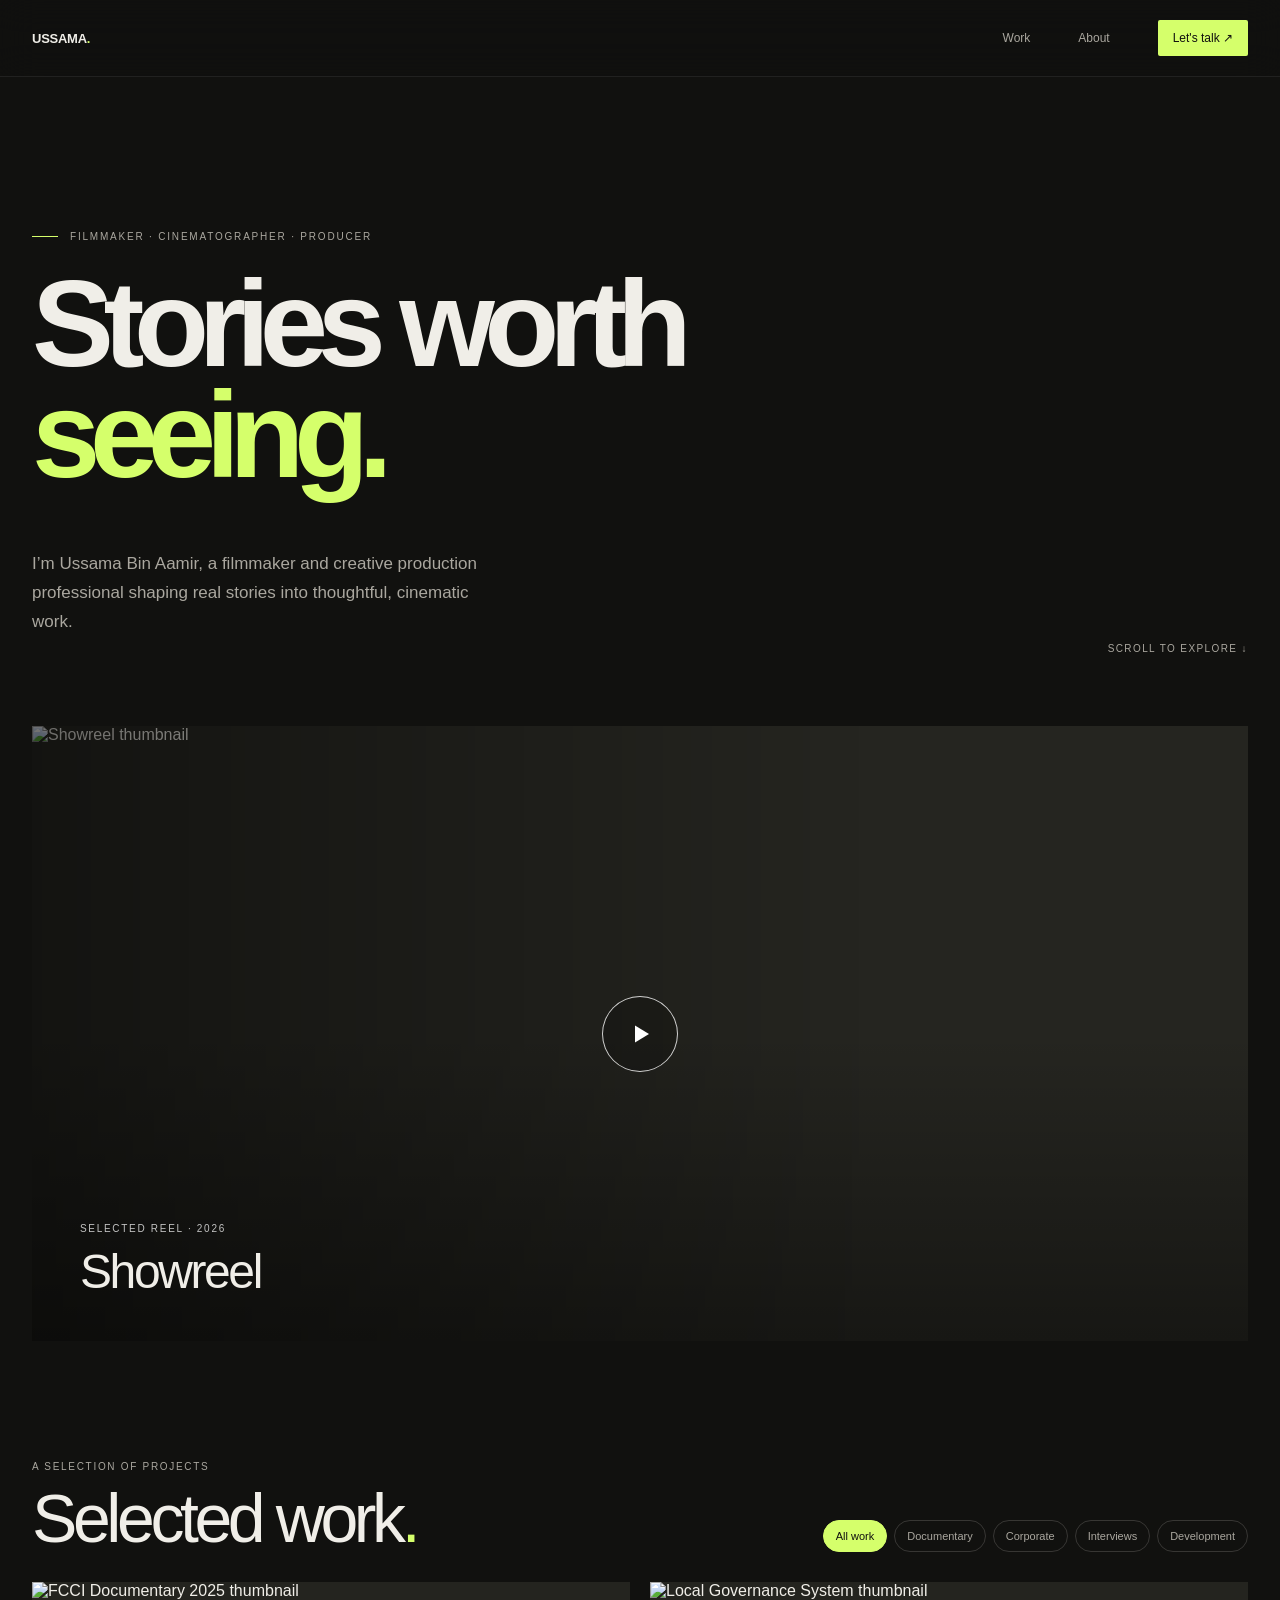
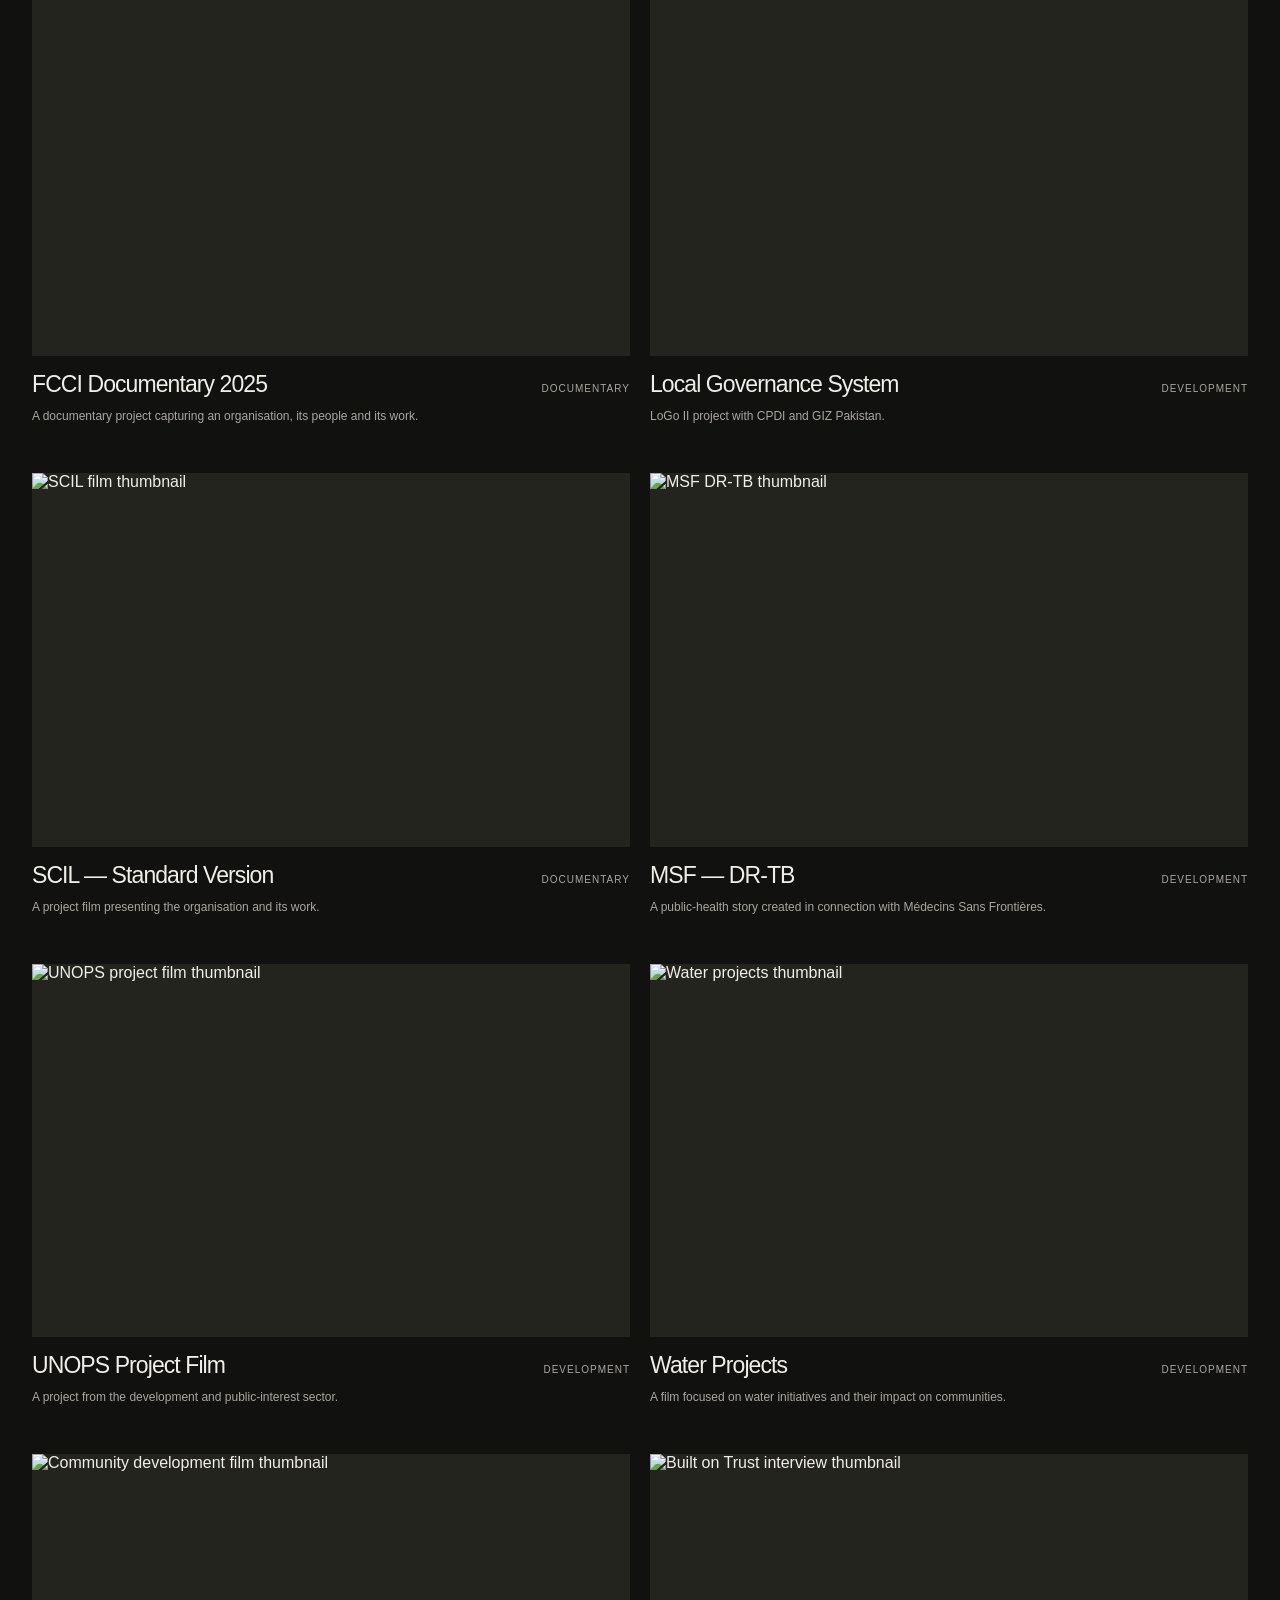
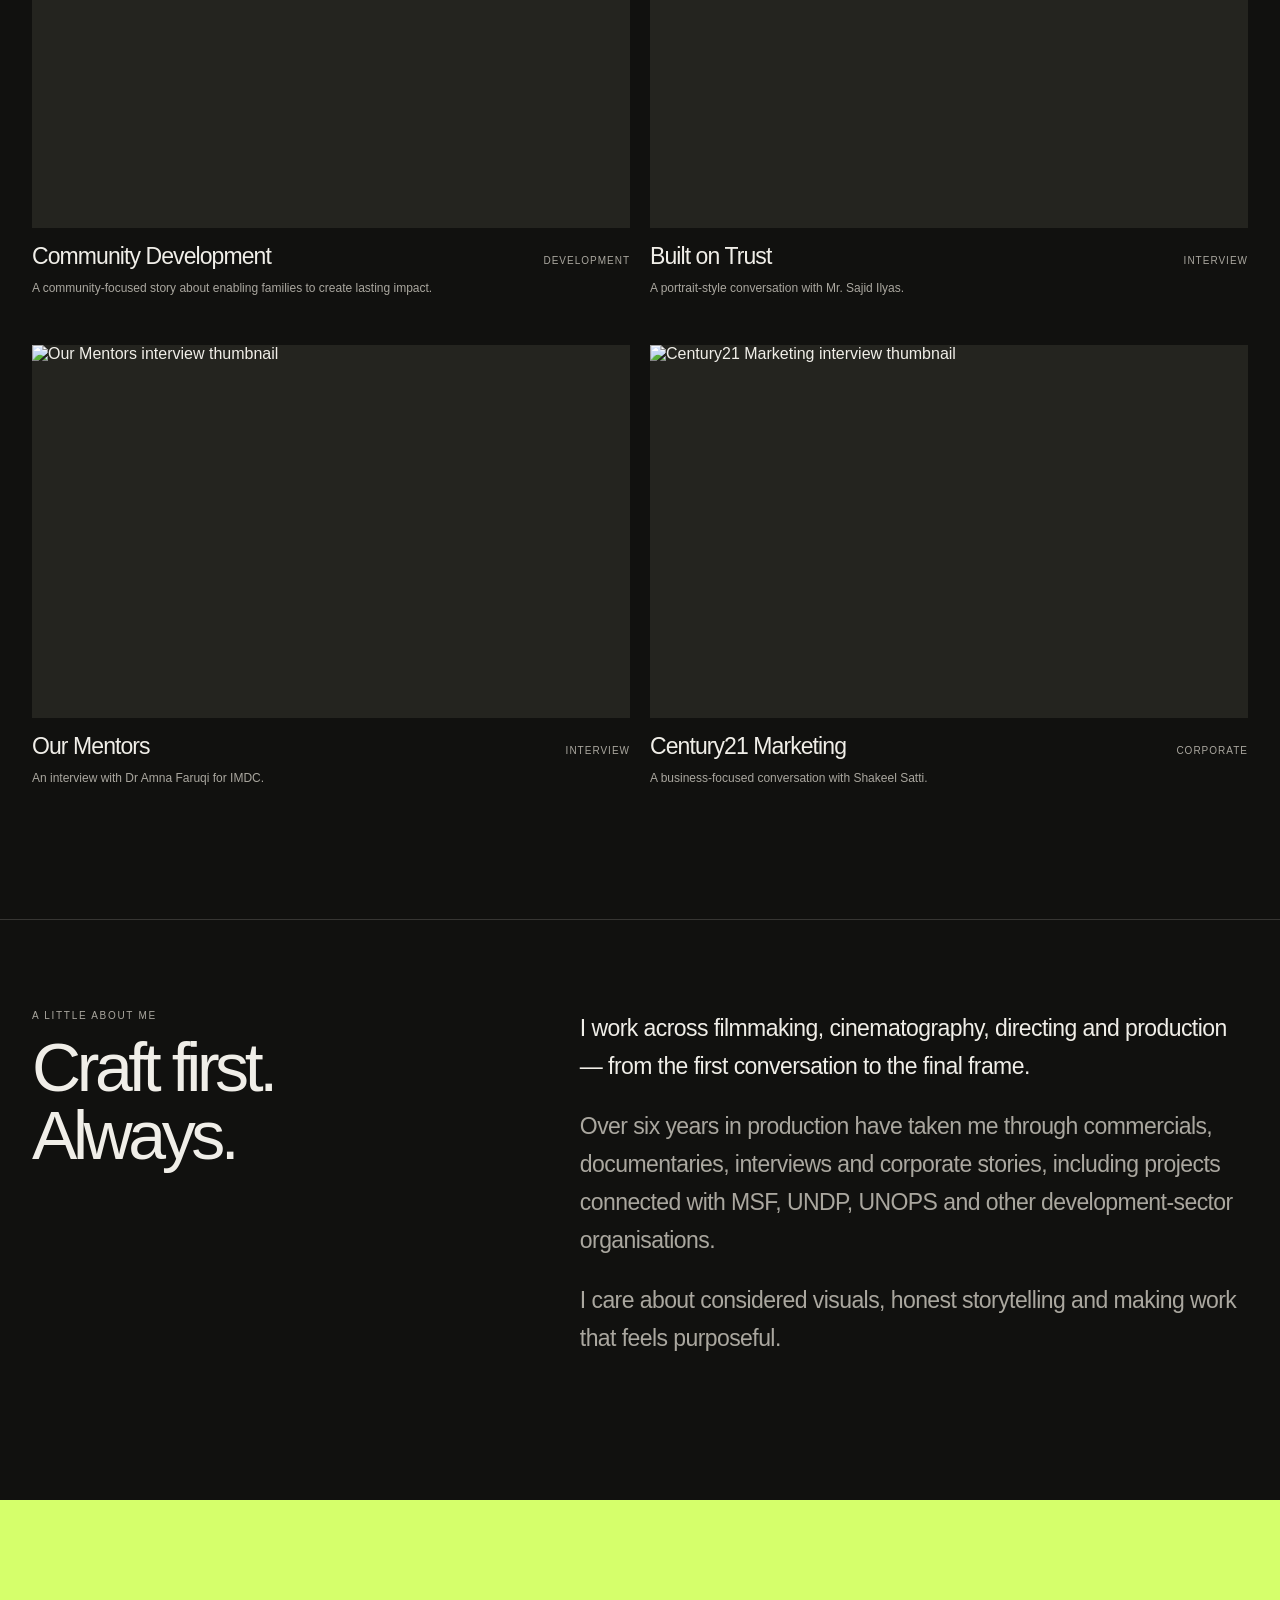
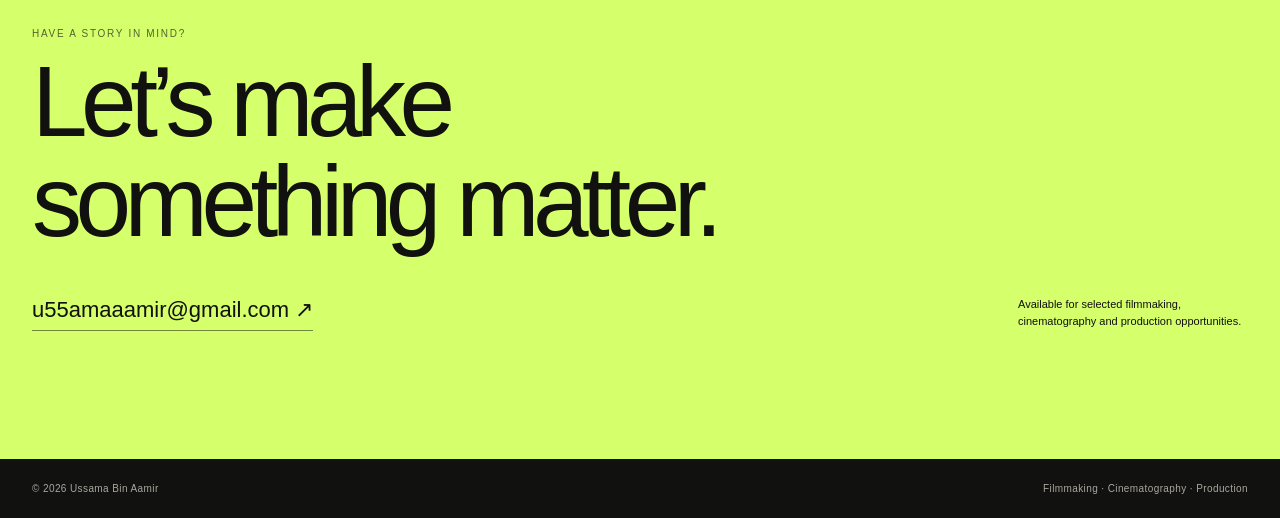
==== index.html @ a5bd9a05 "Add files via upload" ====
<!doctype html>
<html lang="en">
<head>
  <meta charset="utf-8">
  <meta name="viewport" content="width=device-width, initial-scale=1">
  <meta name="theme-color" content="#11110f">
  <meta name="description" content="Ussama Bin Aamir — filmmaker, cinematographer and creative production lead. Selected films, documentaries and interviews.">
  <title>Ussama Bin Aamir — Filmmaker & Cinematographer</title>
  <style>
    :root {
      --bg: #11110f;
      --panel: #191916;
      --text: #f0eee8;
      --muted: #aaa79f;
      --line: rgba(240,238,232,.17);
      --accent: #d5ff6b;
      --max: 1320px;
    }
    * { box-sizing: border-box; }
    html { scroll-behavior: smooth; scroll-padding-top: 88px; }
    body {
      margin: 0; background: var(--bg); color: var(--text);
      font-family: Inter, "Helvetica Neue", Helvetica, Arial, sans-serif;
      -webkit-font-smoothing: antialiased;
    }
    a { color: inherit; text-decoration: none; }
    button { font: inherit; }
    ::selection { background: var(--accent); color: #11110f; }
    .wrap { width: min(calc(100% - 64px), var(--max)); margin-inline: auto; }
    .topbar {
      position: sticky; top: 0; z-index: 20; backdrop-filter: blur(18px);
      background: rgba(17,17,15,.82); border-bottom: 1px solid rgba(240,238,232,.08);
    }
    .nav { height: 76px; display: flex; align-items: center; justify-content: space-between; }
    .brand { font-size: 13px; font-weight: 750; letter-spacing: -.02em; }
    .brand span { color: var(--accent); }
    .navlinks { display: flex; align-items: center; gap: clamp(20px, 4vw, 48px); }
    .navlinks a { color: var(--muted); font-size: 12px; transition: color .25s ease; }
    .navlinks a:hover { color: var(--text); }
    .navlinks .contact-link { color: var(--bg); background: var(--accent); padding: 11px 15px; border-radius: 2px; }
    .navlinks .contact-link:hover { background: #e4ff9c; color: var(--bg); }
    .hero { padding: clamp(74px, 12vw, 158px) 0 72px; }
    .eyebrow { display: flex; gap: 12px; align-items: center; color: var(--muted); font-size: 10px; letter-spacing: .18em; text-transform: uppercase; }
    .eyebrow:before { content: ""; width: 26px; height: 1px; background: var(--accent); }
    h1 { margin: 26px 0 22px; max-width: 1000px; font-size: clamp(52px, 9.6vw, 132px); line-height: .91; letter-spacing: -.085em; font-weight: 550; }
    h1 em { font-style: normal; color: var(--accent); }
    .hero-bottom { display: flex; justify-content: space-between; align-items: end; gap: 28px; margin-top: 42px; }
    .intro { max-width: 450px; color: var(--muted); font-size: clamp(14px, 1.4vw, 17px); line-height: 1.7; }
    .scroll-cue { white-space: nowrap; color: var(--muted); font-size: 10px; letter-spacing: .14em; text-transform: uppercase; }
    .featured { padding: 0 0 120px; }
    .video-shell { position: relative; aspect-ratio: 16 / 8.1; overflow: hidden; background: #252520; cursor: pointer; }
    .video-shell img { width: 100%; height: 100%; object-fit: cover; display: block; opacity: .83; transition: transform .8s cubic-bezier(.2,.7,.2,1), opacity .4s ease; }
    .video-shell:hover img { transform: scale(1.025); opacity: .98; }
    .video-shell:after { content: ""; position: absolute; inset: 0; background: linear-gradient(90deg, rgba(0,0,0,.48), transparent 70%), linear-gradient(0deg, rgba(0,0,0,.38), transparent 50%); pointer-events: none; }
    .play {
      position: absolute; z-index: 2; left: 50%; top: 50%; transform: translate(-50%,-50%);
      width: 76px; height: 76px; border: 1px solid rgba(255,255,255,.8); border-radius: 50%;
      display: grid; place-items: center; color: white; background: rgba(0,0,0,.18);
      transition: transform .3s ease, background .3s ease;
    }
    .video-shell:hover .play { transform: translate(-50%,-50%) scale(1.08); background: rgba(213,255,107,.18); }
    .play svg { margin-left: 4px; }
    .feature-label { position: absolute; z-index: 2; left: clamp(18px, 4vw, 48px); bottom: clamp(18px, 4vw, 42px); }
    .feature-label small { display: block; font-size: 10px; color: rgba(255,255,255,.75); letter-spacing: .17em; text-transform: uppercase; margin-bottom: 10px; }
    .feature-label strong { font-size: clamp(24px, 4vw, 48px); letter-spacing: -.05em; font-weight: 500; }
    .section { padding: 0 0 130px; }
    .section-head { display: flex; align-items: end; justify-content: space-between; gap: 24px; margin-bottom: 30px; }
    .section-kicker { color: var(--muted); font-size: 10px; letter-spacing: .17em; text-transform: uppercase; }
    h2 { font-size: clamp(34px, 5.4vw, 68px); line-height: 1; letter-spacing: -.065em; font-weight: 500; margin: 12px 0 0; }
    .filters { display: flex; flex-wrap: wrap; gap: 7px; }
    .filter {
      cursor: pointer; border: 1px solid var(--line); color: var(--muted); background: transparent;
      padding: 9px 12px; border-radius: 99px; font-size: 11px; transition: all .22s ease;
    }
    .filter:hover, .filter.active { background: var(--accent); color: #11110f; border-color: var(--accent); }
    .grid { display: grid; grid-template-columns: repeat(2, minmax(0, 1fr)); gap: 46px 20px; }
    .project { min-width: 0; transition: opacity .25s ease, transform .35s ease; }
    .project.hidden { display: none; }
    .thumb { position: relative; aspect-ratio: 16 / 10; background: #24241f; overflow: hidden; cursor: pointer; }
    .thumb img { display: block; width: 100%; height: 100%; object-fit: cover; transition: transform .7s cubic-bezier(.2,.7,.2,1), filter .4s ease; }
    .thumb:hover img { transform: scale(1.045); filter: brightness(.75); }
    .thumb:after { content: "↗"; position: absolute; right: 17px; bottom: 12px; color: white; font-size: 24px; opacity: 0; transform: translate(-4px,4px); transition: .3s ease; }
    .thumb:hover:after { opacity: 1; transform: translate(0,0); }
    .project-meta { display: flex; justify-content: space-between; align-items: baseline; gap: 12px; margin-top: 15px; }
    .project h3 { margin: 0; font-size: clamp(17px, 2vw, 23px); font-weight: 500; letter-spacing: -.04em; }
    .category { color: var(--muted); font-size: 10px; text-transform: uppercase; letter-spacing: .1em; white-space: nowrap; }
    .project p { margin: 9px 0 0; color: var(--muted); font-size: 12px; line-height: 1.65; max-width: 520px; }
    .about { border-top: 1px solid var(--line); padding: 90px 0 120px; }
    .about-grid { display: grid; grid-template-columns: .8fr 1.2fr; gap: 8vw; }
    .about-copy { max-width: 670px; }
    .about-copy p { margin: 0 0 22px; color: var(--muted); font-size: clamp(17px, 2vw, 23px); line-height: 1.65; letter-spacing: -.025em; }
    .about-copy p:first-child { color: var(--text); }
    .contact { background: var(--accent); color: #11110f; padding: clamp(64px, 10vw, 130px) 0; }
    .contact .section-kicker { color: rgba(17,17,15,.65); }
    .contact h2 { font-size: clamp(44px, 8vw, 100px); max-width: 850px; }
    .contact-bottom { display: flex; justify-content: space-between; align-items: end; gap: 20px; margin-top: 45px; }
    .email { font-size: clamp(15px, 2vw, 22px); border-bottom: 1px solid rgba(17,17,15,.5); padding-bottom: 7px; transition: opacity .2s ease; }
    .email:hover { opacity: .6; }
    .contact-note { font-size: 11px; max-width: 230px; line-height: 1.6; }
    footer { padding: 24px 0; color: var(--muted); font-size: 10px; letter-spacing: .04em; }
    .footer-inner { display: flex; justify-content: space-between; gap: 20px; }
    .reveal { opacity: 0; transform: translateY(22px); transition: opacity .8s ease, transform .8s cubic-bezier(.2,.7,.2,1); }
    .reveal.visible { opacity: 1; transform: translateY(0); }
    .modal { position: fixed; z-index: 100; inset: 0; display: none; align-items: center; justify-content: center; padding: 24px; background: rgba(0,0,0,.9); }
    .modal.open { display: flex; animation: fadeIn .25s ease both; }
    .modal-inner { width: min(1100px, 100%); position: relative; }
    .modal-video { aspect-ratio: 16 / 9; background: #000; }
    .modal-video iframe { width: 100%; height: 100%; border: 0; display: block; }
    .modal-close { position: absolute; right: 0; bottom: calc(100% + 14px); border: 1px solid rgba(255,255,255,.45); border-radius: 50%; width: 42px; height: 42px; color: white; background: transparent; cursor: pointer; font-size: 22px; transition: background .2s ease; }
    .modal-close:hover { background: rgba(255,255,255,.15); }
    @keyframes fadeIn { from { opacity: 0; } to { opacity: 1; } }
    @media (prefers-reduced-motion: reduce) {
      *, *:before, *:after { scroll-behavior: auto !important; animation-duration: .01ms !important; transition-duration: .01ms !important; }
      .reveal { opacity: 1; transform: none; }
    }
    @media (max-width: 700px) {
      .wrap { width: min(calc(100% - 36px), var(--max)); }
      .nav { height: 66px; }
      .navlinks { gap: 17px; }
      .navlinks a { font-size: 11px; }
      .navlinks .contact-link { padding: 9px 10px; }
      .hero { padding-top: 80px; }
      .hero-bottom { display: block; }
      .scroll-cue { display: inline-block; margin-top: 22px; }
      .featured { padding-bottom: 90px; }
      .video-shell { aspect-ratio: 16 / 10; }
      .section { padding-bottom: 90px; }
      .section-head { display: block; }
      .filters { margin-top: 23px; }
      .grid { grid-template-columns: 1fr; gap: 34px; }
      .about { padding: 70px 0 90px; }
      .about-grid { grid-template-columns: 1fr; gap: 28px; }
      .contact-bottom { display: block; }
      .contact-note { margin-top: 28px; }
      .footer-inner { flex-direction: column; gap: 9px; }
    }
  </style>
</head>
<body>
  <header class="topbar">
    <div class="wrap nav">
      <a class="brand" href="#home">USSAMA<span>.</span></a>
      <nav class="navlinks" aria-label="Main navigation">
        <a href="#work">Work</a>
        <a href="#about">About</a>
        <a class="contact-link" href="#contact">Let's talk ↗</a>
      </nav>
    </div>
  </header>

  <main>
    <section class="wrap hero" id="home">
      <div class="eyebrow reveal">Filmmaker · Cinematographer · Producer</div>
      <h1 class="reveal">Stories worth<br><em>seeing.</em></h1>
      <div class="hero-bottom reveal">
        <p class="intro">I’m Ussama Bin Aamir, a filmmaker and creative production professional shaping real stories into thoughtful, cinematic work.</p>
        <a class="scroll-cue" href="#work">Scroll to explore ↓</a>
      </div>
    </section>

    <section class="wrap featured reveal" aria-label="Showreel">
      <div class="video-shell" data-video="4ZpeuPOp7gc" data-title="Showreel — Ussama Bin Aamir" role="button" tabindex="0" aria-label="Play showreel">
        <img src="https://img.youtube.com/vi/4ZpeuPOp7gc/hqdefault.jpg" alt="Showreel thumbnail" fetchpriority="high">
        <span class="play" aria-hidden="true"><svg width="20" height="22" viewBox="0 0 20 22" fill="none"><path d="M3 2.5L17 11L3 19.5V2.5Z" fill="currentColor"/></svg></span>
        <div class="feature-label"><small>Selected reel · 2026</small><strong>Showreel</strong></div>
      </div>
    </section>

    <section class="wrap section" id="work">
      <div class="section-head reveal">
        <div><div class="section-kicker">A selection of projects</div><h2>Selected work<span style="color:var(--accent)">.</span></h2></div>
        <div class="filters" role="group" aria-label="Filter projects">
          <button class="filter active" data-filter="all">All work</button>
          <button class="filter" data-filter="documentary">Documentary</button>
          <button class="filter" data-filter="commercial">Corporate</button>
          <button class="filter" data-filter="interview">Interviews</button>
          <button class="filter" data-filter="development">Development</button>
        </div>
      </div>

      <div class="grid">
        <article class="project reveal" data-category="documentary">
          <div class="thumb" data-video="PH-UMY-5SZw" data-title="FCCI Documentary 2025" role="button" tabindex="0" aria-label="Play FCCI Documentary 2025"><img loading="lazy" src="https://img.youtube.com/vi/PH-UMY-5SZw/hqdefault.jpg" alt="FCCI Documentary 2025 thumbnail"></div>
          <div class="project-meta"><h3>FCCI Documentary 2025</h3><span class="category">Documentary</span></div>
          <p>A documentary project capturing an organisation, its people and its work.</p>
        </article>
        <article class="project reveal" data-category="development">
          <div class="thumb" data-video="mVuANP_pR_E" data-title="Local Governance System — LoGo II" role="button" tabindex="0" aria-label="Play Local Governance System"><img loading="lazy" src="https://img.youtube.com/vi/mVuANP_pR_E/hqdefault.jpg" alt="Local Governance System thumbnail"></div>
          <div class="project-meta"><h3>Local Governance System</h3><span class="category">Development</span></div>
          <p>LoGo II project with CPDI and GIZ Pakistan.</p>
        </article>
        <article class="project reveal" data-category="documentary">
          <div class="thumb" data-video="6iNAdDDbXOY" data-title="SCIL — Standard Version" role="button" tabindex="0" aria-label="Play SCIL film"><img loading="lazy" src="https://img.youtube.com/vi/6iNAdDDbXOY/hqdefault.jpg" alt="SCIL film thumbnail"></div>
          <div class="project-meta"><h3>SCIL — Standard Version</h3><span class="category">Documentary</span></div>
          <p>A project film presenting the organisation and its work.</p>
        </article>
        <article class="project reveal" data-category="development">
          <div class="thumb" data-video="m9jdkXmUaLs" data-title="MSF — DR-TB" role="button" tabindex="0" aria-label="Play MSF DR-TB project"><img loading="lazy" src="https://img.youtube.com/vi/m9jdkXmUaLs/hqdefault.jpg" alt="MSF DR-TB thumbnail"></div>
          <div class="project-meta"><h3>MSF — DR-TB</h3><span class="category">Development</span></div>
          <p>A public-health story created in connection with Médecins Sans Frontières.</p>
        </article>
        <article class="project reveal" data-category="development">
          <div class="thumb" data-video="k-IloMrVQbk" data-title="UNOPS Project Film" role="button" tabindex="0" aria-label="Play UNOPS project film"><img loading="lazy" src="https://img.youtube.com/vi/k-IloMrVQbk/hqdefault.jpg" alt="UNOPS project film thumbnail"></div>
          <div class="project-meta"><h3>UNOPS Project Film</h3><span class="category">Development</span></div>
          <p>A project from the development and public-interest sector.</p>
        </article>
        <article class="project reveal" data-category="development">
          <div class="thumb" data-video="U3DQj9Ml2uI" data-title="Water Projects" role="button" tabindex="0" aria-label="Play Water Projects"><img loading="lazy" src="https://img.youtube.com/vi/U3DQj9Ml2uI/hqdefault.jpg" alt="Water projects thumbnail"></div>
          <div class="project-meta"><h3>Water Projects</h3><span class="category">Development</span></div>
          <p>A film focused on water initiatives and their impact on communities.</p>
        </article>
        <article class="project reveal" data-category="development">
          <div class="thumb" data-video="Dtn5bs6pzsM" data-title="Community Development Film" role="button" tabindex="0" aria-label="Play community development film"><img loading="lazy" src="https://img.youtube.com/vi/Dtn5bs6pzsM/hqdefault.jpg" alt="Community development film thumbnail"></div>
          <div class="project-meta"><h3>Community Development</h3><span class="category">Development</span></div>
          <p>A community-focused story about enabling families to create lasting impact.</p>
        </article>
        <article class="project reveal" data-category="interview">
          <div class="thumb" data-video="BVaww_yXPOY" data-title="Built on Trust — Mr. Sajid Ilyas" role="button" tabindex="0" aria-label="Play Built on Trust interview"><img loading="lazy" src="https://img.youtube.com/vi/BVaww_yXPOY/hqdefault.jpg" alt="Built on Trust interview thumbnail"></div>
          <div class="project-meta"><h3>Built on Trust</h3><span class="category">Interview</span></div>
          <p>A portrait-style conversation with Mr. Sajid Ilyas.</p>
        </article>
        <article class="project reveal" data-category="interview">
          <div class="thumb" data-video="r50wk9ULso4" data-title="Our Mentors — Dr Amna Faruqi" role="button" tabindex="0" aria-label="Play Our Mentors interview"><img loading="lazy" src="https://img.youtube.com/vi/r50wk9ULso4/hqdefault.jpg" alt="Our Mentors interview thumbnail"></div>
          <div class="project-meta"><h3>Our Mentors</h3><span class="category">Interview</span></div>
          <p>An interview with Dr Amna Faruqi for IMDC.</p>
        </article>
        <article class="project reveal" data-category="commercial">
          <div class="thumb" data-video="DowK0bFR7do" data-title="Century21 Marketing — Shakeel Satti" role="button" tabindex="0" aria-label="Play Century21 Marketing interview"><img loading="lazy" src="https://img.youtube.com/vi/DowK0bFR7do/hqdefault.jpg" alt="Century21 Marketing interview thumbnail"></div>
          <div class="project-meta"><h3>Century21 Marketing</h3><span class="category">Corporate</span></div>
          <p>A business-focused conversation with Shakeel Satti.</p>
        </article>
      </div>
    </section>

    <section class="about" id="about">
      <div class="wrap about-grid">
        <div class="reveal"><div class="section-kicker">A little about me</div><h2>Craft first.<br>Always.</h2></div>
        <div class="about-copy reveal">
          <p>I work across filmmaking, cinematography, directing and production — from the first conversation to the final frame.</p>
          <p>Over six years in production have taken me through commercials, documentaries, interviews and corporate stories, including projects connected with MSF, UNDP, UNOPS and other development-sector organisations.</p>
          <p>I care about considered visuals, honest storytelling and making work that feels purposeful.</p>
        </div>
      </div>
    </section>

    <section class="contact" id="contact">
      <div class="wrap">
        <div class="section-kicker reveal">Have a story in mind?</div>
        <h2 class="reveal">Let’s make<br>something matter.</h2>
        <div class="contact-bottom reveal">
          <a class="email" href="mailto:u55amaaamir@gmail.com">u55amaaamir@gmail.com ↗</a>
          <div class="contact-note">Available for selected filmmaking, cinematography and production opportunities.</div>
        </div>
      </div>
    </section>
  </main>
  <footer><div class="wrap footer-inner"><span>© <span id="year"></span> Ussama Bin Aamir</span><span>Filmmaking · Cinematography · Production</span></div></footer>

  <div class="modal" id="videoModal" role="dialog" aria-modal="true" aria-label="Video player">
    <div class="modal-inner">
      <button class="modal-close" id="closeModal" aria-label="Close video">×</button>
      <div class="modal-video" id="modalVideo"></div>
    </div>
  </div>

  <script>
    document.getElementById('year').textContent = new Date().getFullYear();

    const modal = document.getElementById('videoModal');
    const modalVideo = document.getElementById('modalVideo');
    const closeButton = document.getElementById('closeModal');
    let lastFocus = null;

    function openVideo(element) {
      const videoId = element.dataset.video;
      if (!videoId) return;
      lastFocus = element;
      modalVideo.innerHTML = '<iframe src="https://www.youtube-nocookie.com/embed/' + encodeURIComponent(videoId) + '?autoplay=1&rel=0" title="' + (element.dataset.title || 'Portfolio video').replace(/[&<>"']/g, '') + '" allow="accelerometer; autoplay; clipboard-write; encrypted-media; gyroscope; picture-in-picture; web-share" referrerpolicy="strict-origin-when-cross-origin" allowfullscreen></iframe>';
      modal.classList.add('open');
      document.body.style.overflow = 'hidden';
      closeButton.focus();
    }
    function closeVideo() {
      modal.classList.remove('open');
      modalVideo.innerHTML = '';
      document.body.style.overflow = '';
      if (lastFocus) lastFocus.focus();
    }
    document.querySelectorAll('[data-video]').forEach(el => {
      el.addEventListener('click', () => openVideo(el));
      el.addEventListener('keydown', e => {
        if (e.key === 'Enter' || e.key === ' ') { e.preventDefault(); openVideo(el); }
      });
    });
    closeButton.addEventListener('click', closeVideo);
    modal.addEventListener('click', e => { if (e.target === modal) closeVideo(); });
    document.addEventListener('keydown', e => { if (e.key === 'Escape' && modal.classList.contains('open')) closeVideo(); });

    document.querySelectorAll('.filter').forEach(button => {
      button.addEventListener('click', () => {
        document.querySelectorAll('.filter').forEach(b => b.classList.toggle('active', b === button));
        const filter = button.dataset.filter;
        document.querySelectorAll('.project').forEach(project => {
          project.classList.toggle('hidden', filter !== 'all' && project.dataset.category !== filter);
        });
      });
    });

    const observer = new IntersectionObserver(entries => {
      entries.forEach(entry => {
        if (entry.isIntersecting) {
          entry.target.classList.add('visible');
          observer.unobserve(entry.target);
        }
      });
    }, { threshold: 0.12, rootMargin: '0px 0px -24px 0px' });
    document.querySelectorAll('.reveal').forEach(el => observer.observe(el));
  </script>
</body>
</html>
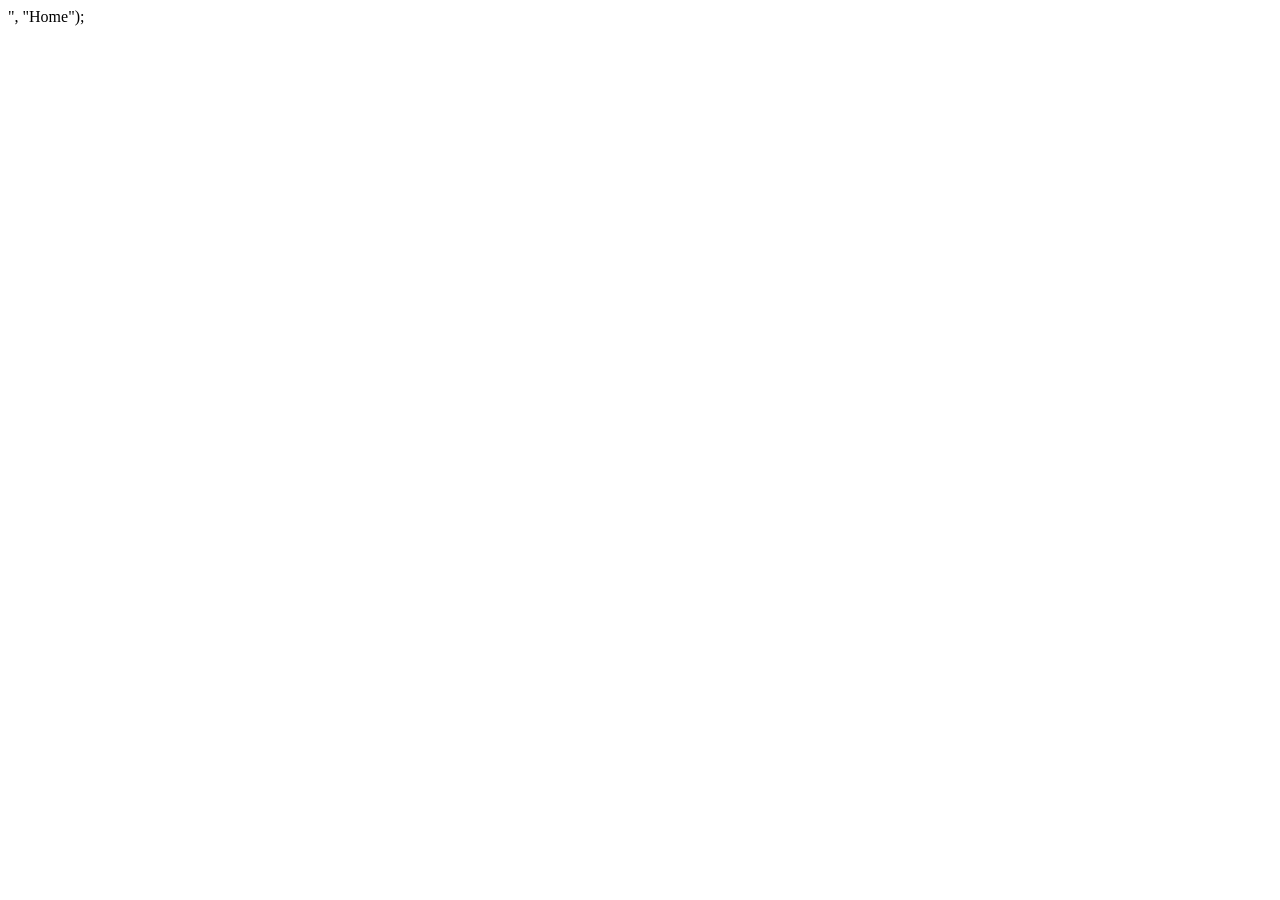
==== commit a0697672: "Add files via upload" ====
--- a/index.html
+++ b/index.html
@@ -1,320 +1,2 @@
 <!doctype html>
-<html lang="en">
-<head>
-  <meta charset="utf-8">
-  <meta name="viewport" content="width=device-width, initial-scale=1">
-  <meta name="theme-color" content="#11110f">
-  <meta name="description" content="Ussama Bin Aamir — filmmaker, cinematographer and creative production lead. Selected films, documentaries and interviews.">
-  <title>Ussama Bin Aamir — Filmmaker & Cinematographer</title>
-  <style>
-    :root {
-      --bg: #11110f;
-      --panel: #191916;
-      --text: #f0eee8;
-      --muted: #aaa79f;
-      --line: rgba(240,238,232,.17);
-      --accent: #d5ff6b;
-      --max: 1320px;
-    }
-    * { box-sizing: border-box; }
-    html { scroll-behavior: smooth; scroll-padding-top: 88px; }
-    body {
-      margin: 0; background: var(--bg); color: var(--text);
-      font-family: Inter, "Helvetica Neue", Helvetica, Arial, sans-serif;
-      -webkit-font-smoothing: antialiased;
-    }
-    a { color: inherit; text-decoration: none; }
-    button { font: inherit; }
-    ::selection { background: var(--accent); color: #11110f; }
-    .wrap { width: min(calc(100% - 64px), var(--max)); margin-inline: auto; }
-    .topbar {
-      position: sticky; top: 0; z-index: 20; backdrop-filter: blur(18px);
-      background: rgba(17,17,15,.82); border-bottom: 1px solid rgba(240,238,232,.08);
-    }
-    .nav { height: 76px; display: flex; align-items: center; justify-content: space-between; }
-    .brand { font-size: 13px; font-weight: 750; letter-spacing: -.02em; }
-    .brand span { color: var(--accent); }
-    .navlinks { display: flex; align-items: center; gap: clamp(20px, 4vw, 48px); }
-    .navlinks a { color: var(--muted); font-size: 12px; transition: color .25s ease; }
-    .navlinks a:hover { color: var(--text); }
-    .navlinks .contact-link { color: var(--bg); background: var(--accent); padding: 11px 15px; border-radius: 2px; }
-    .navlinks .contact-link:hover { background: #e4ff9c; color: var(--bg); }
-    .hero { padding: clamp(74px, 12vw, 158px) 0 72px; }
-    .eyebrow { display: flex; gap: 12px; align-items: center; color: var(--muted); font-size: 10px; letter-spacing: .18em; text-transform: uppercase; }
-    .eyebrow:before { content: ""; width: 26px; height: 1px; background: var(--accent); }
-    h1 { margin: 26px 0 22px; max-width: 1000px; font-size: clamp(52px, 9.6vw, 132px); line-height: .91; letter-spacing: -.085em; font-weight: 550; }
-    h1 em { font-style: normal; color: var(--accent); }
-    .hero-bottom { display: flex; justify-content: space-between; align-items: end; gap: 28px; margin-top: 42px; }
-    .intro { max-width: 450px; color: var(--muted); font-size: clamp(14px, 1.4vw, 17px); line-height: 1.7; }
-    .scroll-cue { white-space: nowrap; color: var(--muted); font-size: 10px; letter-spacing: .14em; text-transform: uppercase; }
-    .featured { padding: 0 0 120px; }
-    .video-shell { position: relative; aspect-ratio: 16 / 8.1; overflow: hidden; background: #252520; cursor: pointer; }
-    .video-shell img { width: 100%; height: 100%; object-fit: cover; display: block; opacity: .83; transition: transform .8s cubic-bezier(.2,.7,.2,1), opacity .4s ease; }
-    .video-shell:hover img { transform: scale(1.025); opacity: .98; }
-    .video-shell:after { content: ""; position: absolute; inset: 0; background: linear-gradient(90deg, rgba(0,0,0,.48), transparent 70%), linear-gradient(0deg, rgba(0,0,0,.38), transparent 50%); pointer-events: none; }
-    .play {
-      position: absolute; z-index: 2; left: 50%; top: 50%; transform: translate(-50%,-50%);
-      width: 76px; height: 76px; border: 1px solid rgba(255,255,255,.8); border-radius: 50%;
-      display: grid; place-items: center; color: white; background: rgba(0,0,0,.18);
-      transition: transform .3s ease, background .3s ease;
-    }
-    .video-shell:hover .play { transform: translate(-50%,-50%) scale(1.08); background: rgba(213,255,107,.18); }
-    .play svg { margin-left: 4px; }
-    .feature-label { position: absolute; z-index: 2; left: clamp(18px, 4vw, 48px); bottom: clamp(18px, 4vw, 42px); }
-    .feature-label small { display: block; font-size: 10px; color: rgba(255,255,255,.75); letter-spacing: .17em; text-transform: uppercase; margin-bottom: 10px; }
-    .feature-label strong { font-size: clamp(24px, 4vw, 48px); letter-spacing: -.05em; font-weight: 500; }
-    .section { padding: 0 0 130px; }
-    .section-head { display: flex; align-items: end; justify-content: space-between; gap: 24px; margin-bottom: 30px; }
-    .section-kicker { color: var(--muted); font-size: 10px; letter-spacing: .17em; text-transform: uppercase; }
-    h2 { font-size: clamp(34px, 5.4vw, 68px); line-height: 1; letter-spacing: -.065em; font-weight: 500; margin: 12px 0 0; }
-    .filters { display: flex; flex-wrap: wrap; gap: 7px; }
-    .filter {
-      cursor: pointer; border: 1px solid var(--line); color: var(--muted); background: transparent;
-      padding: 9px 12px; border-radius: 99px; font-size: 11px; transition: all .22s ease;
-    }
-    .filter:hover, .filter.active { background: var(--accent); color: #11110f; border-color: var(--accent); }
-    .grid { display: grid; grid-template-columns: repeat(2, minmax(0, 1fr)); gap: 46px 20px; }
-    .project { min-width: 0; transition: opacity .25s ease, transform .35s ease; }
-    .project.hidden { display: none; }
-    .thumb { position: relative; aspect-ratio: 16 / 10; background: #24241f; overflow: hidden; cursor: pointer; }
-    .thumb img { display: block; width: 100%; height: 100%; object-fit: cover; transition: transform .7s cubic-bezier(.2,.7,.2,1), filter .4s ease; }
-    .thumb:hover img { transform: scale(1.045); filter: brightness(.75); }
-    .thumb:after { content: "↗"; position: absolute; right: 17px; bottom: 12px; color: white; font-size: 24px; opacity: 0; transform: translate(-4px,4px); transition: .3s ease; }
-    .thumb:hover:after { opacity: 1; transform: translate(0,0); }
-    .project-meta { display: flex; justify-content: space-between; align-items: baseline; gap: 12px; margin-top: 15px; }
-    .project h3 { margin: 0; font-size: clamp(17px, 2vw, 23px); font-weight: 500; letter-spacing: -.04em; }
-    .category { color: var(--muted); font-size: 10px; text-transform: uppercase; letter-spacing: .1em; white-space: nowrap; }
-    .project p { margin: 9px 0 0; color: var(--muted); font-size: 12px; line-height: 1.65; max-width: 520px; }
-    .about { border-top: 1px solid var(--line); padding: 90px 0 120px; }
-    .about-grid { display: grid; grid-template-columns: .8fr 1.2fr; gap: 8vw; }
-    .about-copy { max-width: 670px; }
-    .about-copy p { margin: 0 0 22px; color: var(--muted); font-size: clamp(17px, 2vw, 23px); line-height: 1.65; letter-spacing: -.025em; }
-    .about-copy p:first-child { color: var(--text); }
-    .contact { background: var(--accent); color: #11110f; padding: clamp(64px, 10vw, 130px) 0; }
-    .contact .section-kicker { color: rgba(17,17,15,.65); }
-    .contact h2 { font-size: clamp(44px, 8vw, 100px); max-width: 850px; }
-    .contact-bottom { display: flex; justify-content: space-between; align-items: end; gap: 20px; margin-top: 45px; }
-    .email { font-size: clamp(15px, 2vw, 22px); border-bottom: 1px solid rgba(17,17,15,.5); padding-bottom: 7px; transition: opacity .2s ease; }
-    .email:hover { opacity: .6; }
-    .contact-note { font-size: 11px; max-width: 230px; line-height: 1.6; }
-    footer { padding: 24px 0; color: var(--muted); font-size: 10px; letter-spacing: .04em; }
-    .footer-inner { display: flex; justify-content: space-between; gap: 20px; }
-    .reveal { opacity: 0; transform: translateY(22px); transition: opacity .8s ease, transform .8s cubic-bezier(.2,.7,.2,1); }
-    .reveal.visible { opacity: 1; transform: translateY(0); }
-    .modal { position: fixed; z-index: 100; inset: 0; display: none; align-items: center; justify-content: center; padding: 24px; background: rgba(0,0,0,.9); }
-    .modal.open { display: flex; animation: fadeIn .25s ease both; }
-    .modal-inner { width: min(1100px, 100%); position: relative; }
-    .modal-video { aspect-ratio: 16 / 9; background: #000; }
-    .modal-video iframe { width: 100%; height: 100%; border: 0; display: block; }
-    .modal-close { position: absolute; right: 0; bottom: calc(100% + 14px); border: 1px solid rgba(255,255,255,.45); border-radius: 50%; width: 42px; height: 42px; color: white; background: transparent; cursor: pointer; font-size: 22px; transition: background .2s ease; }
-    .modal-close:hover { background: rgba(255,255,255,.15); }
-    @keyframes fadeIn { from { opacity: 0; } to { opacity: 1; } }
-    @media (prefers-reduced-motion: reduce) {
-      *, *:before, *:after { scroll-behavior: auto !important; animation-duration: .01ms !important; transition-duration: .01ms !important; }
-      .reveal { opacity: 1; transform: none; }
-    }
-    @media (max-width: 700px) {
-      .wrap { width: min(calc(100% - 36px), var(--max)); }
-      .nav { height: 66px; }
-      .navlinks { gap: 17px; }
-      .navlinks a { font-size: 11px; }
-      .navlinks .contact-link { padding: 9px 10px; }
-      .hero { padding-top: 80px; }
-      .hero-bottom { display: block; }
-      .scroll-cue { display: inline-block; margin-top: 22px; }
-      .featured { padding-bottom: 90px; }
-      .video-shell { aspect-ratio: 16 / 10; }
-      .section { padding-bottom: 90px; }
-      .section-head { display: block; }
-      .filters { margin-top: 23px; }
-      .grid { grid-template-columns: 1fr; gap: 34px; }
-      .about { padding: 70px 0 90px; }
-      .about-grid { grid-template-columns: 1fr; gap: 28px; }
-      .contact-bottom { display: block; }
-      .contact-note { margin-top: 28px; }
-      .footer-inner { flex-direction: column; gap: 9px; }
-    }
-  </style>
-</head>
-<body>
-  <header class="topbar">
-    <div class="wrap nav">
-      <a class="brand" href="#home">USSAMA<span>.</span></a>
-      <nav class="navlinks" aria-label="Main navigation">
-        <a href="#work">Work</a>
-        <a href="#about">About</a>
-        <a class="contact-link" href="#contact">Let's talk ↗</a>
-      </nav>
-    </div>
-  </header>
-
-  <main>
-    <section class="wrap hero" id="home">
-      <div class="eyebrow reveal">Filmmaker · Cinematographer · Producer</div>
-      <h1 class="reveal">Stories worth<br><em>seeing.</em></h1>
-      <div class="hero-bottom reveal">
-        <p class="intro">I’m Ussama Bin Aamir, a filmmaker and creative production professional shaping real stories into thoughtful, cinematic work.</p>
-        <a class="scroll-cue" href="#work">Scroll to explore ↓</a>
-      </div>
-    </section>
-
-    <section class="wrap featured reveal" aria-label="Showreel">
-      <div class="video-shell" data-video="4ZpeuPOp7gc" data-title="Showreel — Ussama Bin Aamir" role="button" tabindex="0" aria-label="Play showreel">
-        <img src="https://img.youtube.com/vi/4ZpeuPOp7gc/hqdefault.jpg" alt="Showreel thumbnail" fetchpriority="high">
-        <span class="play" aria-hidden="true"><svg width="20" height="22" viewBox="0 0 20 22" fill="none"><path d="M3 2.5L17 11L3 19.5V2.5Z" fill="currentColor"/></svg></span>
-        <div class="feature-label"><small>Selected reel · 2026</small><strong>Showreel</strong></div>
-      </div>
-    </section>
-
-    <section class="wrap section" id="work">
-      <div class="section-head reveal">
-        <div><div class="section-kicker">A selection of projects</div><h2>Selected work<span style="color:var(--accent)">.</span></h2></div>
-        <div class="filters" role="group" aria-label="Filter projects">
-          <button class="filter active" data-filter="all">All work</button>
-          <button class="filter" data-filter="documentary">Documentary</button>
-          <button class="filter" data-filter="commercial">Corporate</button>
-          <button class="filter" data-filter="interview">Interviews</button>
-          <button class="filter" data-filter="development">Development</button>
-        </div>
-      </div>
-
-      <div class="grid">
-        <article class="project reveal" data-category="documentary">
-          <div class="thumb" data-video="PH-UMY-5SZw" data-title="FCCI Documentary 2025" role="button" tabindex="0" aria-label="Play FCCI Documentary 2025"><img loading="lazy" src="https://img.youtube.com/vi/PH-UMY-5SZw/hqdefault.jpg" alt="FCCI Documentary 2025 thumbnail"></div>
-          <div class="project-meta"><h3>FCCI Documentary 2025</h3><span class="category">Documentary</span></div>
-          <p>A documentary project capturing an organisation, its people and its work.</p>
-        </article>
-        <article class="project reveal" data-category="development">
-          <div class="thumb" data-video="mVuANP_pR_E" data-title="Local Governance System — LoGo II" role="button" tabindex="0" aria-label="Play Local Governance System"><img loading="lazy" src="https://img.youtube.com/vi/mVuANP_pR_E/hqdefault.jpg" alt="Local Governance System thumbnail"></div>
-          <div class="project-meta"><h3>Local Governance System</h3><span class="category">Development</span></div>
-          <p>LoGo II project with CPDI and GIZ Pakistan.</p>
-        </article>
-        <article class="project reveal" data-category="documentary">
-          <div class="thumb" data-video="6iNAdDDbXOY" data-title="SCIL — Standard Version" role="button" tabindex="0" aria-label="Play SCIL film"><img loading="lazy" src="https://img.youtube.com/vi/6iNAdDDbXOY/hqdefault.jpg" alt="SCIL film thumbnail"></div>
-          <div class="project-meta"><h3>SCIL — Standard Version</h3><span class="category">Documentary</span></div>
-          <p>A project film presenting the organisation and its work.</p>
-        </article>
-        <article class="project reveal" data-category="development">
-          <div class="thumb" data-video="m9jdkXmUaLs" data-title="MSF — DR-TB" role="button" tabindex="0" aria-label="Play MSF DR-TB project"><img loading="lazy" src="https://img.youtube.com/vi/m9jdkXmUaLs/hqdefault.jpg" alt="MSF DR-TB thumbnail"></div>
-          <div class="project-meta"><h3>MSF — DR-TB</h3><span class="category">Development</span></div>
-          <p>A public-health story created in connection with Médecins Sans Frontières.</p>
-        </article>
-        <article class="project reveal" data-category="development">
-          <div class="thumb" data-video="k-IloMrVQbk" data-title="UNOPS Project Film" role="button" tabindex="0" aria-label="Play UNOPS project film"><img loading="lazy" src="https://img.youtube.com/vi/k-IloMrVQbk/hqdefault.jpg" alt="UNOPS project film thumbnail"></div>
-          <div class="project-meta"><h3>UNOPS Project Film</h3><span class="category">Development</span></div>
-          <p>A project from the development and public-interest sector.</p>
-        </article>
-        <article class="project reveal" data-category="development">
-          <div class="thumb" data-video="U3DQj9Ml2uI" data-title="Water Projects" role="button" tabindex="0" aria-label="Play Water Projects"><img loading="lazy" src="https://img.youtube.com/vi/U3DQj9Ml2uI/hqdefault.jpg" alt="Water projects thumbnail"></div>
-          <div class="project-meta"><h3>Water Projects</h3><span class="category">Development</span></div>
-          <p>A film focused on water initiatives and their impact on communities.</p>
-        </article>
-        <article class="project reveal" data-category="development">
-          <div class="thumb" data-video="Dtn5bs6pzsM" data-title="Community Development Film" role="button" tabindex="0" aria-label="Play community development film"><img loading="lazy" src="https://img.youtube.com/vi/Dtn5bs6pzsM/hqdefault.jpg" alt="Community development film thumbnail"></div>
-          <div class="project-meta"><h3>Community Development</h3><span class="category">Development</span></div>
-          <p>A community-focused story about enabling families to create lasting impact.</p>
-        </article>
-        <article class="project reveal" data-category="interview">
-          <div class="thumb" data-video="BVaww_yXPOY" data-title="Built on Trust — Mr. Sajid Ilyas" role="button" tabindex="0" aria-label="Play Built on Trust interview"><img loading="lazy" src="https://img.youtube.com/vi/BVaww_yXPOY/hqdefault.jpg" alt="Built on Trust interview thumbnail"></div>
-          <div class="project-meta"><h3>Built on Trust</h3><span class="category">Interview</span></div>
-          <p>A portrait-style conversation with Mr. Sajid Ilyas.</p>
-        </article>
-        <article class="project reveal" data-category="interview">
-          <div class="thumb" data-video="r50wk9ULso4" data-title="Our Mentors — Dr Amna Faruqi" role="button" tabindex="0" aria-label="Play Our Mentors interview"><img loading="lazy" src="https://img.youtube.com/vi/r50wk9ULso4/hqdefault.jpg" alt="Our Mentors interview thumbnail"></div>
-          <div class="project-meta"><h3>Our Mentors</h3><span class="category">Interview</span></div>
-          <p>An interview with Dr Amna Faruqi for IMDC.</p>
-        </article>
-        <article class="project reveal" data-category="commercial">
-          <div class="thumb" data-video="DowK0bFR7do" data-title="Century21 Marketing — Shakeel Satti" role="button" tabindex="0" aria-label="Play Century21 Marketing interview"><img loading="lazy" src="https://img.youtube.com/vi/DowK0bFR7do/hqdefault.jpg" alt="Century21 Marketing interview thumbnail"></div>
-          <div class="project-meta"><h3>Century21 Marketing</h3><span class="category">Corporate</span></div>
-          <p>A business-focused conversation with Shakeel Satti.</p>
-        </article>
-      </div>
-    </section>
-
-    <section class="about" id="about">
-      <div class="wrap about-grid">
-        <div class="reveal"><div class="section-kicker">A little about me</div><h2>Craft first.<br>Always.</h2></div>
-        <div class="about-copy reveal">
-          <p>I work across filmmaking, cinematography, directing and production — from the first conversation to the final frame.</p>
-          <p>Over six years in production have taken me through commercials, documentaries, interviews and corporate stories, including projects connected with MSF, UNDP, UNOPS and other development-sector organisations.</p>
-          <p>I care about considered visuals, honest storytelling and making work that feels purposeful.</p>
-        </div>
-      </div>
-    </section>
-
-    <section class="contact" id="contact">
-      <div class="wrap">
-        <div class="section-kicker reveal">Have a story in mind?</div>
-        <h2 class="reveal">Let’s make<br>something matter.</h2>
-        <div class="contact-bottom reveal">
-          <a class="email" href="mailto:u55amaaamir@gmail.com">u55amaaamir@gmail.com ↗</a>
-          <div class="contact-note">Available for selected filmmaking, cinematography and production opportunities.</div>
-        </div>
-      </div>
-    </section>
-  </main>
-  <footer><div class="wrap footer-inner"><span>© <span id="year"></span> Ussama Bin Aamir</span><span>Filmmaking · Cinematography · Production</span></div></footer>
-
-  <div class="modal" id="videoModal" role="dialog" aria-modal="true" aria-label="Video player">
-    <div class="modal-inner">
-      <button class="modal-close" id="closeModal" aria-label="Close video">×</button>
-      <div class="modal-video" id="modalVideo"></div>
-    </div>
-  </div>
-
-  <script>
-    document.getElementById('year').textContent = new Date().getFullYear();
-
-    const modal = document.getElementById('videoModal');
-    const modalVideo = document.getElementById('modalVideo');
-    const closeButton = document.getElementById('closeModal');
-    let lastFocus = null;
-
-    function openVideo(element) {
-      const videoId = element.dataset.video;
-      if (!videoId) return;
-      lastFocus = element;
-      modalVideo.innerHTML = '<iframe src="https://www.youtube-nocookie.com/embed/' + encodeURIComponent(videoId) + '?autoplay=1&rel=0" title="' + (element.dataset.title || 'Portfolio video').replace(/[&<>"']/g, '') + '" allow="accelerometer; autoplay; clipboard-write; encrypted-media; gyroscope; picture-in-picture; web-share" referrerpolicy="strict-origin-when-cross-origin" allowfullscreen></iframe>';
-      modal.classList.add('open');
-      document.body.style.overflow = 'hidden';
-      closeButton.focus();
-    }
-    function closeVideo() {
-      modal.classList.remove('open');
-      modalVideo.innerHTML = '';
-      document.body.style.overflow = '';
-      if (lastFocus) lastFocus.focus();
-    }
-    document.querySelectorAll('[data-video]').forEach(el => {
-      el.addEventListener('click', () => openVideo(el));
-      el.addEventListener('keydown', e => {
-        if (e.key === 'Enter' || e.key === ' ') { e.preventDefault(); openVideo(el); }
-      });
-    });
-    closeButton.addEventListener('click', closeVideo);
-    modal.addEventListener('click', e => { if (e.target === modal) closeVideo(); });
-    document.addEventListener('keydown', e => { if (e.key === 'Escape' && modal.classList.contains('open')) closeVideo(); });
-
-    document.querySelectorAll('.filter').forEach(button => {
-      button.addEventListener('click', () => {
-        document.querySelectorAll('.filter').forEach(b => b.classList.toggle('active', b === button));
-        const filter = button.dataset.filter;
-        document.querySelectorAll('.project').forEach(project => {
-          project.classList.toggle('hidden', filter !== 'all' && project.dataset.category !== filter);
-        });
-      });
-    });
-
-    const observer = new IntersectionObserver(entries => {
-      entries.forEach(entry => {
-        if (entry.isIntersecting) {
-          entry.target.classList.add('visible');
-          observer.unobserve(entry.target);
-        }
-      });
-    }, { threshold: 0.12, rootMargin: '0px 0px -24px 0px' });
-    document.querySelectorAll('.reveal').forEach(el => observer.observe(el));
-  </script>
-</body>
-</html>
+<html lang="en"><head><meta charset="utf-8"><meta name="viewport" content="width=device-width,initial-scale=1"><meta name="theme-color" content="#100f0d"><meta name="description" content="Ussama Bin Aamir — filmmaker and visual storyteller."><title>Every frame tells a story — Ussama Bin Aamir</title><link rel="stylesheet" href="styles.css"><script src="script.js"></script></head><body><script>shell("<section class=\"home-hero\"><div class=\"wrap\"><div class=\"eyebrow reveal\">VISUAL STORYTELLER \u00b7 FILMMAKER</div><h1 class=\"display hero-title reveal\">Every frame<br>tells a story.</h1><p class=\"hero-sub reveal\">Films shaped by people, places, and perspectives.</p><div class=\"hero-bottom reveal\"><a class=\"explore\" href=\"portfolio.html\">Explore the work \u2193</a><span class=\"side-note\">DOCUMENTARY / COMMERCIAL / NARRATIVE</span></div></div></section><section class=\"section\"><div class=\"wrap\"><div class=\"section-head reveal\"><div><div class=\"eyebrow\">SELECTED DIRECTIONS</div><h2 class=\"display\">Stories worth<br>looking closer at.</h2></div><p>A selection of films made across people, places, brands, and ideas. The work speaks first.</p></div><div class=\"feature-grid\"><a class=\"feature reveal\" href=\"narratives.html\"><span class=\"big-num\">01 \u2014 STORY</span><div><h3>Documentaries<br>& Narratives</h3><p>Character-led stories and moments that linger.</p></div><span class=\"arrow\">\u2197</span></a><a class=\"feature reveal\" href=\"development.html\"><span class=\"big-num\">02 \u2014 IMPACT</span><div><h3>Development<br>& Impact</h3><p>Human stories from initiatives and communities.</p></div><span class=\"arrow\">\u2197</span></a></div></div></section><section class=\"section\" style=\"padding-top:0\"><div class=\"wrap\"><div class=\"section-head reveal\"><div><div class=\"eyebrow\">THE COLLECTION</div><h2 class=\"display\">Explore the work.</h2></div><a class=\"explore\" href=\"portfolio.html\">All categories \u2197</a></div><div id=\"homeCategories\" class=\"categories\" style=\"padding-top:0;padding-bottom:0\"></div></div></section><script>loadProjects().then(d=>document.getElementById('homeCategories').innerHTML=categoryCards(d));</script>", "Home");</script></body></html>
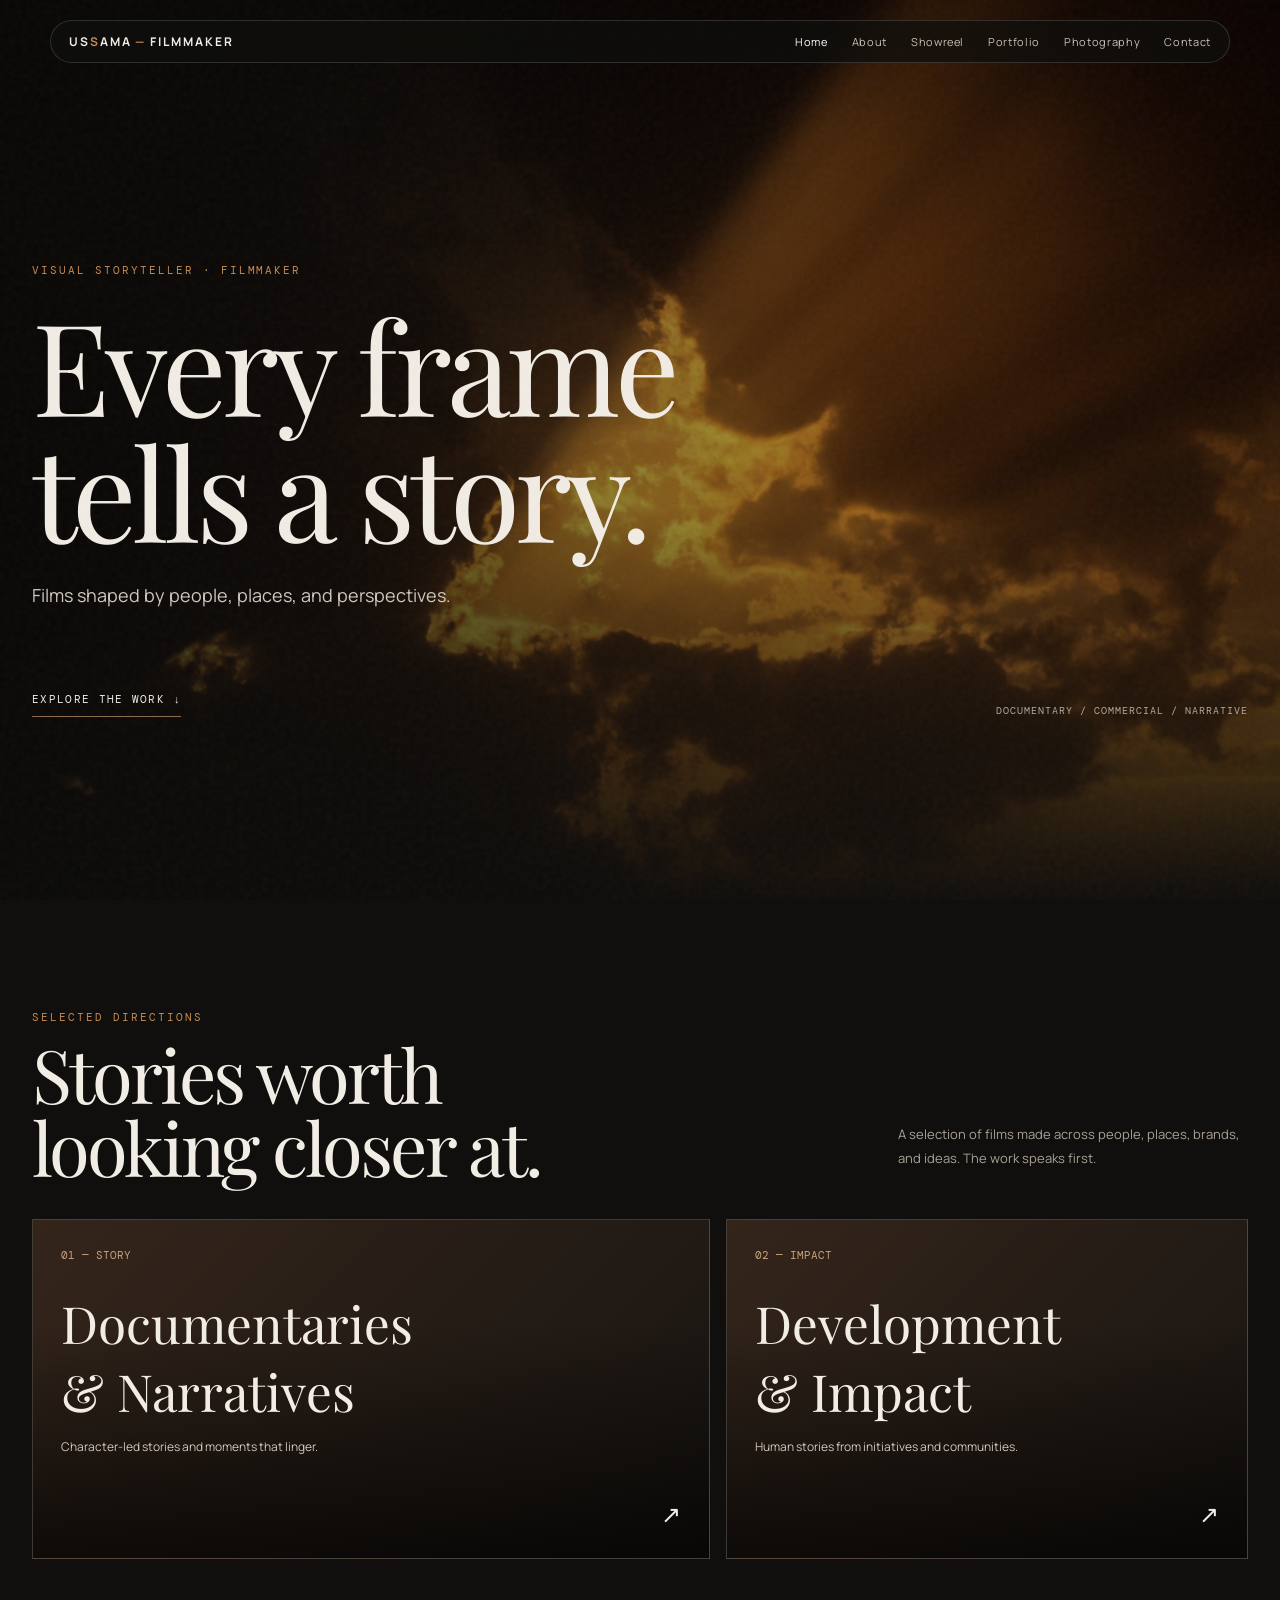
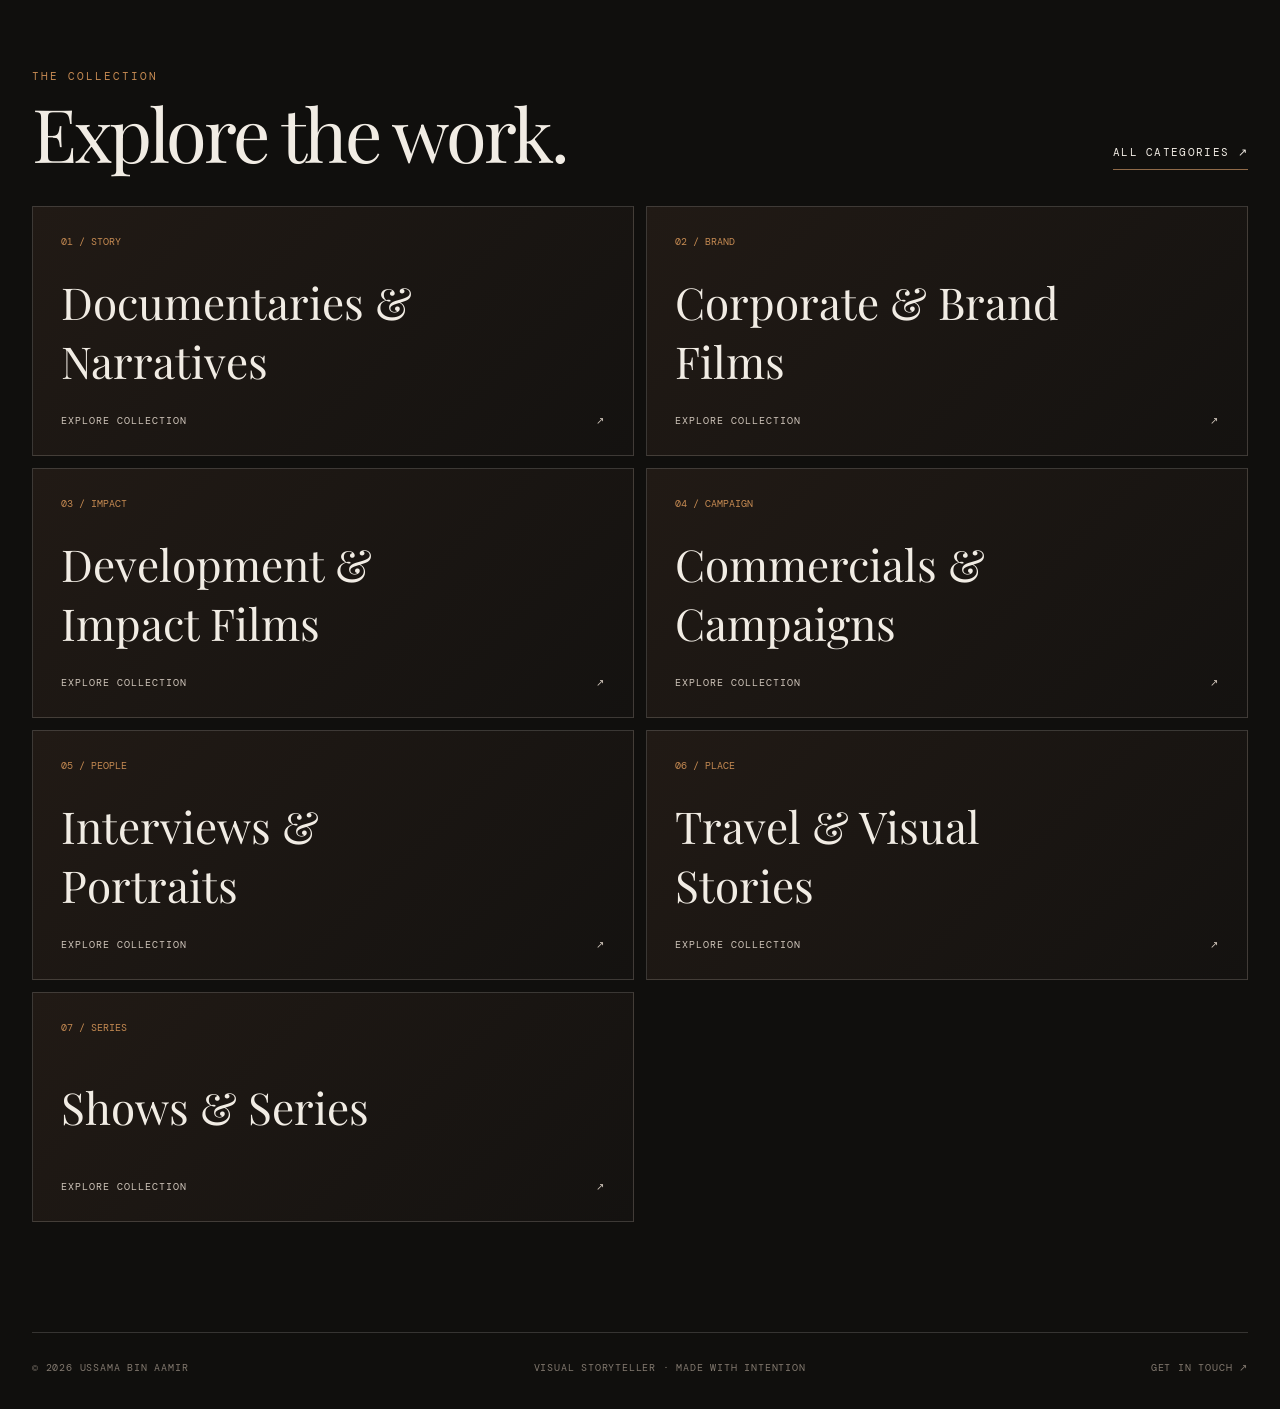
==== commit 27545996: "Add files via upload" ====
--- a/index.html
+++ b/index.html
@@ -1,2 +1,2 @@
 <!doctype html>
-<html lang="en"><head><meta charset="utf-8"><meta name="viewport" content="width=device-width,initial-scale=1"><meta name="theme-color" content="#100f0d"><meta name="description" content="Ussama Bin Aamir — filmmaker and visual storyteller."><title>Every frame tells a story — Ussama Bin Aamir</title><link rel="stylesheet" href="styles.css"><script src="script.js"></script></head><body><script>shell("<section class=\"home-hero\"><div class=\"wrap\"><div class=\"eyebrow reveal\">VISUAL STORYTELLER \u00b7 FILMMAKER</div><h1 class=\"display hero-title reveal\">Every frame<br>tells a story.</h1><p class=\"hero-sub reveal\">Films shaped by people, places, and perspectives.</p><div class=\"hero-bottom reveal\"><a class=\"explore\" href=\"portfolio.html\">Explore the work \u2193</a><span class=\"side-note\">DOCUMENTARY / COMMERCIAL / NARRATIVE</span></div></div></section><section class=\"section\"><div class=\"wrap\"><div class=\"section-head reveal\"><div><div class=\"eyebrow\">SELECTED DIRECTIONS</div><h2 class=\"display\">Stories worth<br>looking closer at.</h2></div><p>A selection of films made across people, places, brands, and ideas. The work speaks first.</p></div><div class=\"feature-grid\"><a class=\"feature reveal\" href=\"narratives.html\"><span class=\"big-num\">01 \u2014 STORY</span><div><h3>Documentaries<br>& Narratives</h3><p>Character-led stories and moments that linger.</p></div><span class=\"arrow\">\u2197</span></a><a class=\"feature reveal\" href=\"development.html\"><span class=\"big-num\">02 \u2014 IMPACT</span><div><h3>Development<br>& Impact</h3><p>Human stories from initiatives and communities.</p></div><span class=\"arrow\">\u2197</span></a></div></div></section><section class=\"section\" style=\"padding-top:0\"><div class=\"wrap\"><div class=\"section-head reveal\"><div><div class=\"eyebrow\">THE COLLECTION</div><h2 class=\"display\">Explore the work.</h2></div><a class=\"explore\" href=\"portfolio.html\">All categories \u2197</a></div><div id=\"homeCategories\" class=\"categories\" style=\"padding-top:0;padding-bottom:0\"></div></div></section><script>loadProjects().then(d=>document.getElementById('homeCategories').innerHTML=categoryCards(d));</script>", "Home");</script></body></html>+<html lang="en"><head><meta charset="utf-8"><meta name="viewport" content="width=device-width,initial-scale=1"><meta name="theme-color" content="#100f0d"><meta name="description" content="Ussama Bin Aamir — filmmaker and visual storyteller."><title>Every frame tells a story — Ussama Bin Aamir</title><link rel="stylesheet" href="styles.css"><script src="script.js"></script></head><body><script>shell("<section class=\"home-hero\"><div class=\"wrap\"><div class=\"eyebrow reveal\">VISUAL STORYTELLER \u00b7 FILMMAKER</div><h1 class=\"display hero-title reveal\">Every frame<br>tells a story.</h1><p class=\"hero-sub reveal\">Films shaped by people, places, and perspectives.</p><div class=\"hero-bottom reveal\"><a class=\"explore\" href=\"portfolio.html\">Explore the work \u2193</a><span class=\"side-note\">DOCUMENTARY / COMMERCIAL / NARRATIVE</span></div></div></section><section class=\"section\"><div class=\"wrap\"><div class=\"section-head reveal\"><div><div class=\"eyebrow\">SELECTED DIRECTIONS</div><h2 class=\"display\">Stories worth<br>looking closer at.</h2></div><p>A selection of films made across people, places, brands, and ideas. The work speaks first.</p></div><div class=\"feature-grid\"><a class=\"feature reveal\" href=\"narratives.html\"><span class=\"big-num\">01 \u2014 STORY</span><div><h3>Documentaries<br>& Narratives</h3><p>Character-led stories and moments that linger.</p></div><span class=\"arrow\">\u2197</span></a><a class=\"feature reveal\" href=\"development.html\"><span class=\"big-num\">02 \u2014 IMPACT</span><div><h3>Development<br>& Impact</h3><p>Human stories from initiatives and communities.</p></div><span class=\"arrow\">\u2197</span></a></div></div></section><section class=\"section\" style=\"padding-top:0\"><div class=\"wrap\"><div class=\"section-head reveal\"><div><div class=\"eyebrow\">THE COLLECTION</div><h2 class=\"display\">Explore the work.</h2></div><a class=\"explore\" href=\"portfolio.html\">All categories \u2197</a></div><div id=\"homeCategories\" class=\"categories\" style=\"padding-top:0;padding-bottom:0\"></div></div></section>", "Home");</script></body></html>
--- a/styles.css
+++ b/styles.css
@@ -0,0 +1,13 @@
+@import url('https://fonts.googleapis.com/css2?family=DM+Mono:wght@400;500&family=Manrope:wght@300;400;500;600;700&family=Playfair+Display:wght@400;500&display=swap');
+:root{--bg:#100f0d;--panel:#191714;--text:#f1ece4;--muted:#aaa096;--line:rgba(241,236,228,.17);--amber:#c58a52;--max:1440px}
+*{box-sizing:border-box}html{scroll-behavior:smooth}body{margin:0;background:var(--bg);color:var(--text);font-family:Manrope,Arial,sans-serif;font-weight:400}a{color:inherit;text-decoration:none}button{font:inherit}.grain{pointer-events:none;position:fixed;inset:0;z-index:20;opacity:.07;background-image:url("data:image/svg+xml,%3Csvg viewBox='0 0 180 180' xmlns='http://www.w3.org/2000/svg'%3E%3Cfilter id='n'%3E%3CfeTurbulence type='fractalNoise' baseFrequency='.85' numOctaves='3' stitchTiles='stitch'/%3E%3C/filter%3E%3Crect width='100%25' height='100%25' filter='url(%23n)' opacity='.55'/%3E%3C/svg%3E")}
+header{position:fixed;z-index:30;top:20px;left:50%;transform:translateX(-50%);width:min(calc(100% - 36px),1180px);display:flex;align-items:center;justify-content:space-between;padding:12px 18px;border:1px solid rgba(255,255,255,.14);border-radius:50px;background:rgba(16,15,13,.74);backdrop-filter:blur(18px)}.brand{font-size:12px;letter-spacing:.16em;font-weight:700}.brand span{color:var(--amber)}nav{display:flex;gap:24px;align-items:center}nav a{font-size:11px;color:#c7c0b7;letter-spacing:.06em;transition:color .25s}nav a:hover,nav a.active{color:#fff}.menu-btn{display:none;color:var(--text);background:none;border:0;font-size:11px;letter-spacing:.1em}
+main{min-height:100vh}.wrap{width:min(calc(100% - 64px),var(--max));margin:auto}.eyebrow{font:11px 'DM Mono',monospace;color:var(--amber);letter-spacing:.18em;text-transform:uppercase}.display{font-family:'Playfair Display',Georgia,serif;font-weight:400;letter-spacing:-.04em;line-height:.98}.home-hero{min-height:100svh;display:flex;align-items:flex-end;padding:160px 0 80px;position:relative;overflow:hidden;background:#15110e}.home-hero:before{content:"";position:absolute;inset:0;background:linear-gradient(90deg,rgba(10,9,8,.78),rgba(10,9,8,.25) 60%,rgba(10,9,8,.16)),linear-gradient(0deg,#100f0d 0%,transparent 44%),url('assets/amber-clouds.jpg') center 47%/cover no-repeat;transform:scale(1.015);animation:heroIn 1.4s ease both}.home-hero .wrap{position:relative;z-index:1}.hero-title{font-size:clamp(58px,10vw,150px);max-width:1000px;margin:25px 0 26px}.hero-sub{font-size:clamp(14px,1.6vw,18px);color:#d1c8be;max-width:450px;line-height:1.8}.hero-bottom{display:flex;justify-content:space-between;align-items:end;margin-top:80px}.explore{font:11px 'DM Mono',monospace;letter-spacing:.12em;text-transform:uppercase;border-bottom:1px solid #8f6a49;padding-bottom:10px}.side-note{font:10px 'DM Mono',monospace;color:#b5a89b;letter-spacing:.1em}
+.section{padding:110px 0}.section-head{display:flex;justify-content:space-between;align-items:end;gap:28px;margin-bottom:36px}.section-head h2{font-size:clamp(38px,6vw,74px);margin:14px 0 0}.section-head p{max-width:350px;color:var(--muted);font-size:13px;line-height:1.8}.feature-grid{display:grid;grid-template-columns:1.3fr 1fr;gap:16px}.feature{position:relative;min-height:340px;background:linear-gradient(135deg,#34251b,#171411);overflow:hidden;border:1px solid var(--line);padding:28px;display:flex;flex-direction:column;justify-content:space-between}.feature:after{content:"";position:absolute;inset:0;background:linear-gradient(0deg,rgba(0,0,0,.65),transparent 70%);pointer-events:none}.feature>*{position:relative;z-index:1}.feature .big-num{font:11px 'DM Mono',monospace;color:#c9a17d}.feature h3{font:clamp(30px,4vw,52px) 'Playfair Display',serif;font-weight:400;margin:0 0 10px}.feature p{font-size:12px;line-height:1.7;color:#d2c7bc;max-width:390px}.feature .arrow{align-self:flex-end;font-size:24px}.page-intro{padding:190px 0 75px;border-bottom:1px solid var(--line)}.page-intro h1{font-size:clamp(52px,9vw,112px);margin:24px 0;max-width:1100px}.page-intro p{color:var(--muted);max-width:540px;line-height:1.9;font-size:14px}.project-list{padding:32px 0 100px}.project{display:grid;grid-template-columns:1fr .72fr;gap:34px;align-items:center;padding:28px 0;border-bottom:1px solid var(--line)}.project-media{aspect-ratio:16/9;position:relative;background:#211b16;overflow:hidden;cursor:pointer}.project-media img{width:100%;height:100%;object-fit:cover;display:block;filter:brightness(.72) saturate(.78);transition:transform .7s,filter .5s}.project-media:hover img{transform:scale(1.035);filter:brightness(.95) saturate(.95)}.project-media:after{content:"▶";position:absolute;right:20px;bottom:20px;width:46px;height:46px;border:1px solid rgba(255,255,255,.65);border-radius:50%;display:grid;place-items:center;font-size:12px;padding-left:3px;background:rgba(15,13,11,.4)}.project-num{font:10px 'DM Mono',monospace;letter-spacing:.15em;color:var(--amber)}.project h2{font:clamp(26px,3.4vw,44px) 'Playfair Display',serif;font-weight:400;line-height:1.1;margin:15px 0}.project p{font-size:13px;line-height:1.9;color:var(--muted);max-width:480px}.project-link{font:10px 'DM Mono',monospace;letter-spacing:.12em;text-transform:uppercase;display:inline-block;margin-top:16px;border-bottom:1px solid var(--amber);padding-bottom:8px}.categories{display:grid;grid-template-columns:repeat(2,1fr);gap:12px;padding:38px 0 100px}.category{min-height:230px;padding:28px;border:1px solid var(--line);background:linear-gradient(135deg,#211a15,#141210);display:flex;flex-direction:column;justify-content:space-between;transition:background .3s,transform .3s}.category:hover{background:#2a2018;transform:translateY(-3px)}.category .num{font:10px 'DM Mono',monospace;color:var(--amber)}.category h2{font:clamp(25px,3.8vw,44px) 'Playfair Display',serif;font-weight:400;max-width:400px;margin:24px 0}.category .more{display:flex;justify-content:space-between;color:#cfc5ba;font:10px 'DM Mono',monospace;letter-spacing:.1em;text-transform:uppercase}
+.about-grid{display:grid;grid-template-columns:.75fr 1fr;gap:70px;padding:75px 0 130px}.about-mark{min-height:440px;background:linear-gradient(145deg,#34251a,#15120f);display:flex;align-items:flex-end;padding:26px;font:10px 'DM Mono',monospace;color:#d3b18e;letter-spacing:.13em}.about-copy h2{font:clamp(38px,5vw,66px) 'Playfair Display',serif;font-weight:400;margin:0 0 28px}.about-copy p{font-size:14px;line-height:2;color:#bdb3a8;margin:0 0 20px}.about-copy .signature{font:11px 'DM Mono',monospace;color:var(--amber);letter-spacing:.15em;margin-top:34px}
+.reel{padding:190px 0 100px}.reel h1{font-size:clamp(50px,8vw,100px);margin:20px 0 45px}.video-frame{aspect-ratio:16/9;background:#211b16;position:relative;overflow:hidden;border:1px solid var(--line)}.video-frame iframe{width:100%;height:100%;border:0;position:absolute;inset:0}.reel-note{display:flex;justify-content:space-between;gap:20px;color:var(--muted);font:10px 'DM Mono',monospace;letter-spacing:.1em;padding-top:16px}
+.photo-track{display:flex;gap:12px;overflow-x:auto;padding:40px 0 80px;scroll-snap-type:x mandatory;scrollbar-color:#75563d #171411}.photo-card{flex:0 0 32%;min-width:260px;scroll-snap-align:center;transition:flex-basis .45s;cursor:pointer}.photo-card.expanded{flex-basis:62%}.photo-placeholder{height:clamp(280px,45vw,600px);background:linear-gradient(145deg,#3b2b20,#171310);border:1px solid var(--line);display:flex;align-items:end;padding:20px;font:10px 'DM Mono',monospace;color:#c8a27f;letter-spacing:.1em}.photo-help{color:var(--muted);font-size:12px}
+.contact-layout{display:grid;grid-template-columns:1fr 1fr;gap:60px;padding:70px 0 120px}.contact-layout h2{font:clamp(38px,5vw,70px) 'Playfair Display',serif;font-weight:400;margin:0 0 20px}.contact-layout p{color:var(--muted);font-size:14px;line-height:1.8}.contact-email{display:inline-block;font-size:clamp(16px,2vw,22px);margin-top:24px;border-bottom:1px solid var(--amber);padding-bottom:10px}.contact-form{display:grid;gap:18px}.contact-form label{font:10px 'DM Mono',monospace;letter-spacing:.12em;text-transform:uppercase;color:#b9ada1}.contact-form input,.contact-form textarea{display:block;width:100%;background:transparent;color:var(--text);border:0;border-bottom:1px solid var(--line);padding:13px 0;font:14px Manrope;outline:none}.contact-form textarea{min-height:110px;resize:vertical}.contact-form button{justify-self:start;background:var(--amber);border:0;color:#15100b;padding:14px 22px;font:10px 'DM Mono',monospace;letter-spacing:.1em;text-transform:uppercase;cursor:pointer}.form-note{font-size:11px!important}
+footer{border-top:1px solid var(--line);padding:28px 0 35px;color:#82796f;font:10px 'DM Mono',monospace;letter-spacing:.08em;display:flex;justify-content:space-between;gap:20px}.modal{position:fixed;z-index:60;inset:0;background:rgba(5,4,3,.94);display:none;align-items:center;justify-content:center;padding:28px}.modal.open{display:flex}.modal-inner{width:min(1100px,100%)}.modal-close{display:flex;margin:0 0 14px auto;background:none;color:#fff;border:1px solid #776d62;border-radius:50%;width:42px;height:42px;align-items:center;justify-content:center;cursor:pointer}.modal-video{aspect-ratio:16/9;background:#000}.modal-video iframe{width:100%;height:100%;border:0}.reveal{opacity:0;transform:translateY(18px);transition:opacity .7s ease,transform .7s ease}.reveal.visible{opacity:1;transform:none}@keyframes heroIn{from{opacity:.5;transform:scale(1.06)}to{opacity:1;transform:scale(1.015)}}
+@media(max-width:760px){header{top:10px;width:calc(100% - 20px);padding:13px 16px}.menu-btn{display:block}nav{display:none;position:absolute;top:54px;left:0;right:0;padding:20px;background:rgba(16,15,13,.96);border:1px solid var(--line);border-radius:20px;flex-direction:column;align-items:flex-start;gap:20px}nav.open{display:flex}.wrap{width:calc(100% - 36px)}.home-hero{min-height:90svh;padding:140px 0 42px}.home-hero:before{background-position:58% center;background-image:linear-gradient(90deg,rgba(10,9,8,.52),rgba(10,9,8,.14)),linear-gradient(0deg,#100f0d 0%,transparent 52%),url('assets/amber-clouds.jpg')}.hero-title{font-size:clamp(55px,14vw,90px)}.hero-bottom{margin-top:55px;align-items:start;gap:20px;flex-direction:column}.side-note{display:none}.section{padding:75px 0}.section-head{align-items:start;flex-direction:column}.feature-grid,.project,.about-grid,.contact-layout{grid-template-columns:1fr;gap:22px}.feature{min-height:300px}.page-intro{padding:145px 0 48px}.project-list{padding:16px 0 70px}.project{padding:22px 0;gap:20px}.project h2{margin:10px 0}.categories{grid-template-columns:1fr;padding:25px 0 70px}.category{min-height:180px}.about-grid{padding:40px 0 80px}.about-mark{min-height:230px}.reel{padding:145px 0 70px}.reel-note{flex-direction:column}.photo-card{flex-basis:76%}.photo-card.expanded{flex-basis:90%}.contact-layout{padding:45px 0 80px}footer{flex-direction:column;line-height:1.8}.modal{padding:12px}}
+@media(prefers-reduced-motion:reduce){*,*:before,*:after{scroll-behavior:auto!important;animation:none!important;transition:none!important}.reveal{opacity:1;transform:none}}
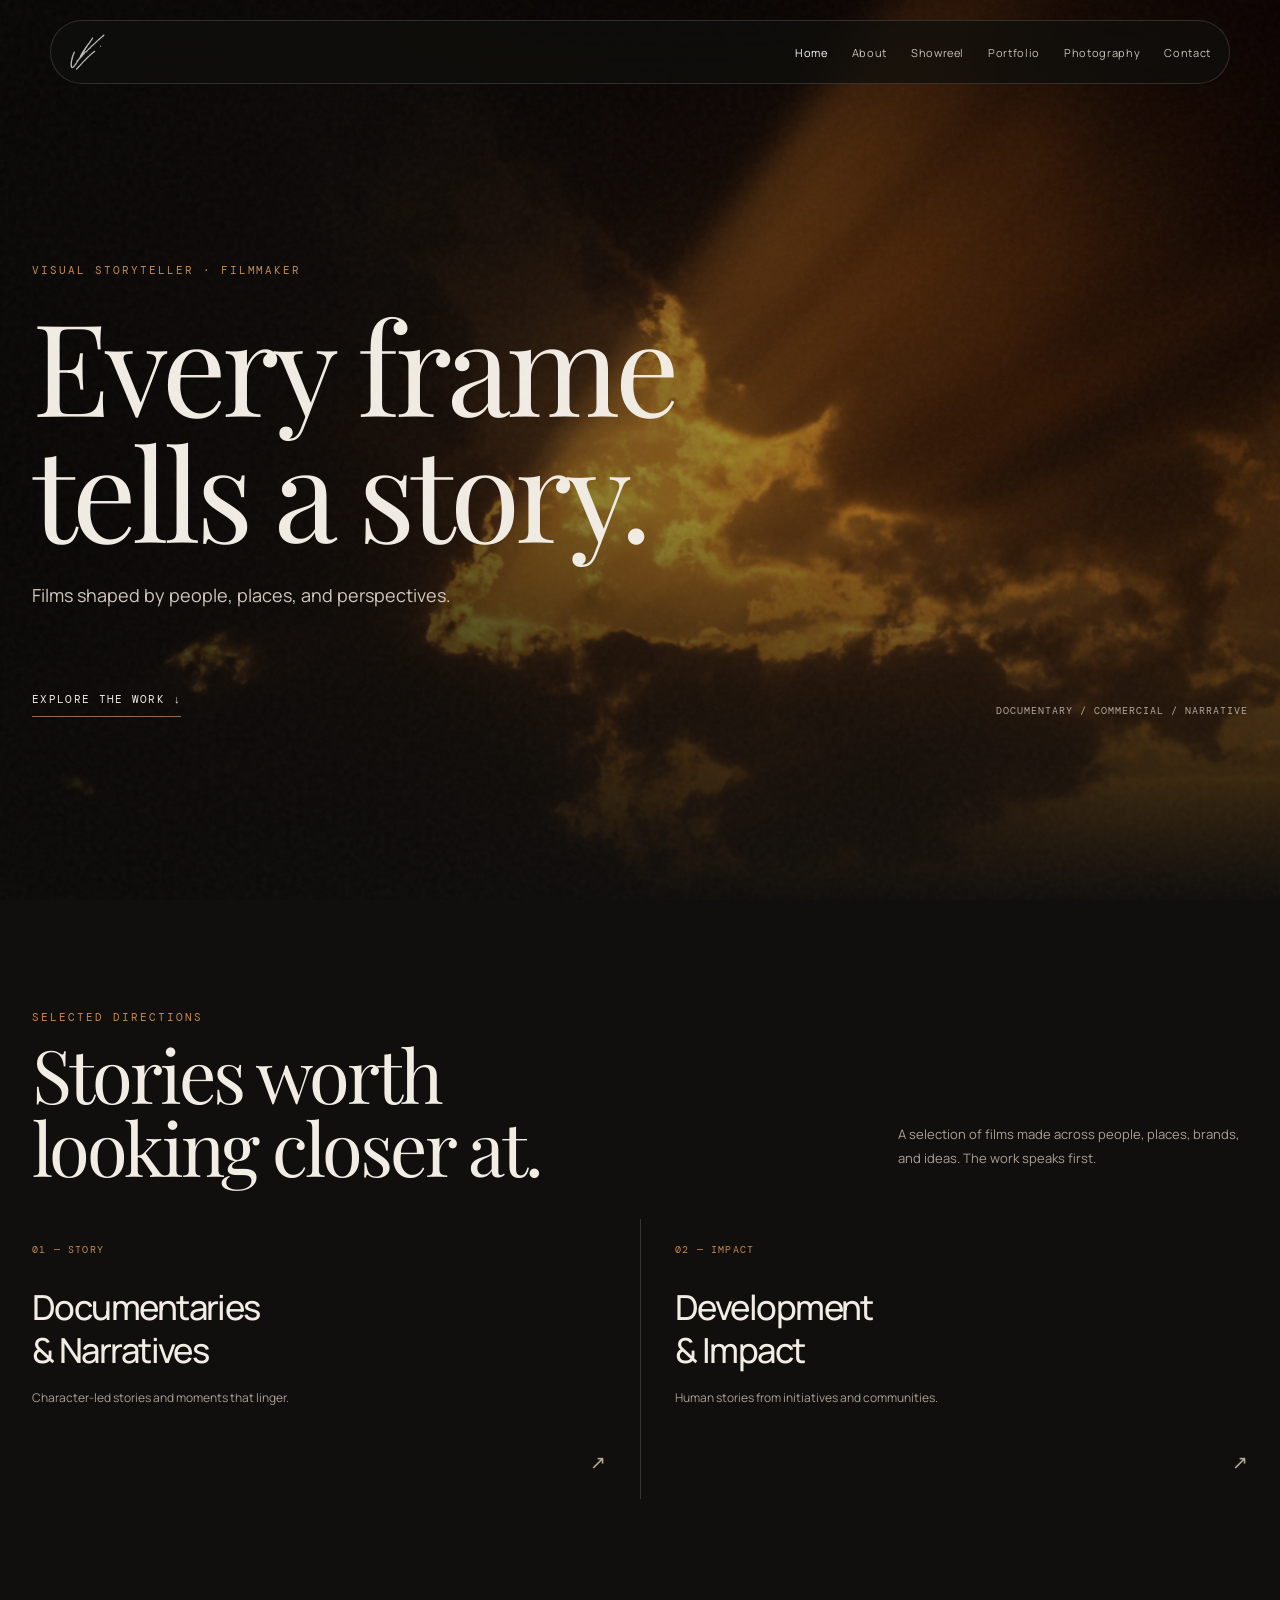
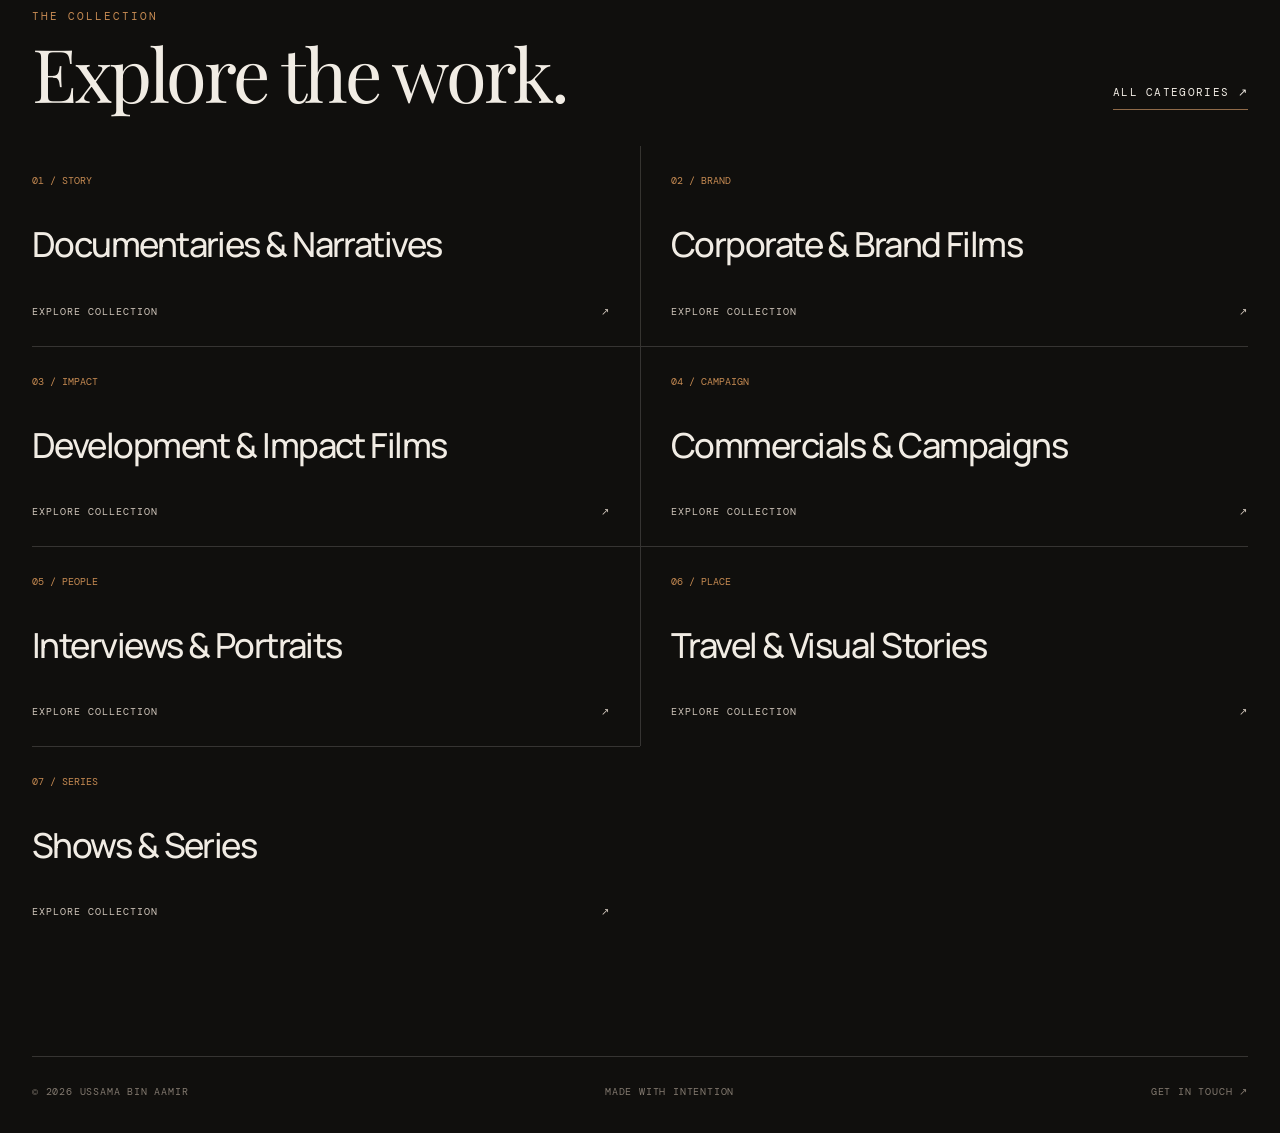
==== commit 326880bf: "Add files via upload" ====
--- a/index.html
+++ b/index.html
@@ -1,2 +1,2 @@
 <!doctype html>
-<html lang="en"><head><meta charset="utf-8"><meta name="viewport" content="width=device-width,initial-scale=1"><meta name="theme-color" content="#100f0d"><meta name="description" content="Ussama Bin Aamir — filmmaker and visual storyteller."><title>Every frame tells a story — Ussama Bin Aamir</title><link rel="stylesheet" href="styles.css"><script src="script.js"></script></head><body><script>shell("<section class=\"home-hero\"><div class=\"wrap\"><div class=\"eyebrow reveal\">VISUAL STORYTELLER \u00b7 FILMMAKER</div><h1 class=\"display hero-title reveal\">Every frame<br>tells a story.</h1><p class=\"hero-sub reveal\">Films shaped by people, places, and perspectives.</p><div class=\"hero-bottom reveal\"><a class=\"explore\" href=\"portfolio.html\">Explore the work \u2193</a><span class=\"side-note\">DOCUMENTARY / COMMERCIAL / NARRATIVE</span></div></div></section><section class=\"section\"><div class=\"wrap\"><div class=\"section-head reveal\"><div><div class=\"eyebrow\">SELECTED DIRECTIONS</div><h2 class=\"display\">Stories worth<br>looking closer at.</h2></div><p>A selection of films made across people, places, brands, and ideas. The work speaks first.</p></div><div class=\"feature-grid\"><a class=\"feature reveal\" href=\"narratives.html\"><span class=\"big-num\">01 \u2014 STORY</span><div><h3>Documentaries<br>& Narratives</h3><p>Character-led stories and moments that linger.</p></div><span class=\"arrow\">\u2197</span></a><a class=\"feature reveal\" href=\"development.html\"><span class=\"big-num\">02 \u2014 IMPACT</span><div><h3>Development<br>& Impact</h3><p>Human stories from initiatives and communities.</p></div><span class=\"arrow\">\u2197</span></a></div></div></section><section class=\"section\" style=\"padding-top:0\"><div class=\"wrap\"><div class=\"section-head reveal\"><div><div class=\"eyebrow\">THE COLLECTION</div><h2 class=\"display\">Explore the work.</h2></div><a class=\"explore\" href=\"portfolio.html\">All categories \u2197</a></div><div id=\"homeCategories\" class=\"categories\" style=\"padding-top:0;padding-bottom:0\"></div></div></section>", "Home");</script></body></html>+<html lang="en"><head><meta charset="utf-8"><meta name="viewport" content="width=device-width,initial-scale=1"><meta name="theme-color" content="#100f0d"><meta name="description" content="Ussama Aamir — filmmaker and visual storyteller."><title>Every frame tells a story — Ussama Aamir</title><link rel="stylesheet" href="styles.css"><script src="script.js"></script></head><body><script>shell("<section class=\"home-hero\"><div class=\"wrap\"><div class=\"eyebrow reveal\">VISUAL STORYTELLER \u00b7 FILMMAKER</div><h1 class=\"display hero-title reveal\">Every frame<br>tells a story.</h1><p class=\"hero-sub reveal\">Films shaped by people, places, and perspectives.</p><div class=\"hero-bottom reveal\"><a class=\"explore\" href=\"portfolio.html\">Explore the work \u2193</a><span class=\"side-note\">DOCUMENTARY / COMMERCIAL / NARRATIVE</span></div></div></section><section class=\"section\"><div class=\"wrap\"><div class=\"section-head reveal\"><div><div class=\"eyebrow\">SELECTED DIRECTIONS</div><h2 class=\"display\">Stories worth<br>looking closer at.</h2></div><p>A selection of films made across people, places, brands, and ideas. The work speaks first.</p></div><div class=\"feature-grid\"><a class=\"feature reveal\" href=\"narratives.html\"><span class=\"big-num\">01 \u2014 STORY</span><div><h3>Documentaries<br>& Narratives</h3><p>Character-led stories and moments that linger.</p></div><span class=\"arrow\">\u2197</span></a><a class=\"feature reveal\" href=\"development.html\"><span class=\"big-num\">02 \u2014 IMPACT</span><div><h3>Development<br>& Impact</h3><p>Human stories from initiatives and communities.</p></div><span class=\"arrow\">\u2197</span></a></div></div></section><section class=\"section\" style=\"padding-top:0\"><div class=\"wrap\"><div class=\"section-head reveal\"><div><div class=\"eyebrow\">THE COLLECTION</div><h2 class=\"display\">Explore the work.</h2></div><a class=\"explore\" href=\"portfolio.html\">All categories \u2197</a></div><div id=\"homeCategories\" class=\"categories\" style=\"padding-top:0;padding-bottom:0\"></div></div></section>", "Home");</script></body></html>
--- a/styles.css
+++ b/styles.css
@@ -11,3 +11,64 @@
 footer{border-top:1px solid var(--line);padding:28px 0 35px;color:#82796f;font:10px 'DM Mono',monospace;letter-spacing:.08em;display:flex;justify-content:space-between;gap:20px}.modal{position:fixed;z-index:60;inset:0;background:rgba(5,4,3,.94);display:none;align-items:center;justify-content:center;padding:28px}.modal.open{display:flex}.modal-inner{width:min(1100px,100%)}.modal-close{display:flex;margin:0 0 14px auto;background:none;color:#fff;border:1px solid #776d62;border-radius:50%;width:42px;height:42px;align-items:center;justify-content:center;cursor:pointer}.modal-video{aspect-ratio:16/9;background:#000}.modal-video iframe{width:100%;height:100%;border:0}.reveal{opacity:0;transform:translateY(18px);transition:opacity .7s ease,transform .7s ease}.reveal.visible{opacity:1;transform:none}@keyframes heroIn{from{opacity:.5;transform:scale(1.06)}to{opacity:1;transform:scale(1.015)}}
 @media(max-width:760px){header{top:10px;width:calc(100% - 20px);padding:13px 16px}.menu-btn{display:block}nav{display:none;position:absolute;top:54px;left:0;right:0;padding:20px;background:rgba(16,15,13,.96);border:1px solid var(--line);border-radius:20px;flex-direction:column;align-items:flex-start;gap:20px}nav.open{display:flex}.wrap{width:calc(100% - 36px)}.home-hero{min-height:90svh;padding:140px 0 42px}.home-hero:before{background-position:58% center;background-image:linear-gradient(90deg,rgba(10,9,8,.52),rgba(10,9,8,.14)),linear-gradient(0deg,#100f0d 0%,transparent 52%),url('assets/amber-clouds.jpg')}.hero-title{font-size:clamp(55px,14vw,90px)}.hero-bottom{margin-top:55px;align-items:start;gap:20px;flex-direction:column}.side-note{display:none}.section{padding:75px 0}.section-head{align-items:start;flex-direction:column}.feature-grid,.project,.about-grid,.contact-layout{grid-template-columns:1fr;gap:22px}.feature{min-height:300px}.page-intro{padding:145px 0 48px}.project-list{padding:16px 0 70px}.project{padding:22px 0;gap:20px}.project h2{margin:10px 0}.categories{grid-template-columns:1fr;padding:25px 0 70px}.category{min-height:180px}.about-grid{padding:40px 0 80px}.about-mark{min-height:230px}.reel{padding:145px 0 70px}.reel-note{flex-direction:column}.photo-card{flex-basis:76%}.photo-card.expanded{flex-basis:90%}.contact-layout{padding:45px 0 80px}footer{flex-direction:column;line-height:1.8}.modal{padding:12px}}
 @media(prefers-reduced-motion:reduce){*,*:before,*:after{scroll-behavior:auto!important;animation:none!important;transition:none!important}.reveal{opacity:1;transform:none}}
+
+
+/* Homepage polish — v3 */
+.brand span{color:var(--text)!important}
+.brand{color:#fff!important}
+
+/* Editorial featured categories: no individual cards */
+.feature-grid{gap:0;grid-template-columns:1fr 1fr}
+.feature{min-height:280px;background:transparent!important;border:0!important;border-radius:0;padding:24px 34px 24px 0;position:relative;transform:none!important}
+.feature+.feature{border-left:1px solid var(--line)!important;padding-left:34px;padding-right:0}
+.feature:after{display:none!important}
+.feature .big-num{font:10px 'DM Mono',monospace;letter-spacing:.12em;color:var(--amber)}
+.feature h3{font:500 clamp(23px,2.7vw,35px)/1.25 Manrope,Arial,sans-serif;letter-spacing:-.045em;margin:0 0 16px;max-width:480px}
+.feature p{font-size:12px;line-height:1.8;color:var(--muted);max-width:360px}
+.feature .arrow{font-size:19px;color:#b8aa9a;transition:transform .25s,color .25s}
+.feature:hover .arrow{transform:translate(3px,-3px);color:var(--amber)}
+.feature:hover h3{color:#fff}
+
+/* Portfolio category grid: open editorial rows rather than bordered cards */
+.categories{gap:0;grid-template-columns:repeat(2,minmax(0,1fr))}
+.category{min-height:200px;background:transparent!important;border:0!important;border-radius:0;padding:28px 30px 28px 0;transform:none!important;transition:color .25s}
+.category:nth-child(2n){padding-left:30px;padding-right:0;border-left:1px solid var(--line)!important}
+.category:nth-child(n+3){border-top:1px solid var(--line)!important}
+.category:hover{background:transparent!important;transform:none!important}
+.category h2{font:500 clamp(22px,2.7vw,35px)/1.25 Manrope,Arial,sans-serif;letter-spacing:-.045em;margin:25px 0 28px;max-width:480px;transition:color .25s}
+.category:hover h2{color:var(--amber)}
+.category .more{font-size:10px}
+.category .more span:last-child{transition:transform .25s,color .25s}
+.category:hover .more span:last-child{transform:translate(3px,-3px);color:var(--amber)}
+@media(max-width:760px){
+ .feature-grid{grid-template-columns:1fr}
+ .feature{min-height:220px;padding:22px 0!important;border-bottom:1px solid var(--line)!important}
+ .feature+.feature{border-left:0!important;padding-left:0!important}
+ .categories{grid-template-columns:1fr}
+ .category,.category:nth-child(2n){min-height:170px;padding:24px 0!important;border-left:0!important;border-top:1px solid var(--line)!important}
+ .category:first-child{border-top:0!important}
+}
+
+/* Signature identity and restrained cinematic transitions */
+.brand{display:flex;align-items:center;min-width:112px;min-height:28px;color:rgba(255,255,255,.72);}
+.brand img{display:block;width:112px;height:34px;object-fit:contain;opacity:.72;transition:opacity .25s ease;}
+.brand:hover img{opacity:1}
+.signature-intro{position:fixed;inset:0;z-index:1000;display:flex;align-items:center;justify-content:center;background:#100f0d;opacity:1;pointer-events:all;transition:opacity .55s ease;}
+.signature-intro img{display:block;width:min(42vw,310px);max-height:42vh;object-fit:contain;opacity:0;transform:scale(.96);filter:drop-shadow(0 0 22px rgba(255,255,255,.035));}
+.signature-intro.intro-mode img{animation:signatureReveal 1.45s cubic-bezier(.22,.7,.25,1) both;}
+.signature-intro.transition-mode{background:rgba(16,15,13,.97);}
+.signature-intro.transition-mode img{width:min(24vw,170px);animation:signatureQuickReveal .43s ease both;}
+.signature-intro.signature-intro-out{opacity:0;pointer-events:none;}
+body.signature-is-transitioning main,body.signature-is-transitioning header,body.signature-is-transitioning footer{opacity:0;}
+body main,body header,body footer{transition:opacity .45s ease;}
+@keyframes signatureReveal{0%{opacity:0;transform:scale(.94);filter:blur(3px)}25%{opacity:.76}70%{opacity:.76;transform:scale(1)}100%{opacity:.76;transform:scale(1)}}
+@keyframes signatureQuickReveal{0%{opacity:0;transform:scale(.96)}100%{opacity:.72;transform:scale(1)}}
+@media(max-width:760px){.brand img{width:88px;height:30px}.signature-intro img{width:min(58vw,260px)}.signature-intro.transition-mode img{width:min(35vw,145px)}}
+@media(prefers-reduced-motion:reduce){.signature-intro{display:none!important}body main,body header,body footer{opacity:1!important;transition:none!important}}
+
+/* Signature fix v5: predictable sizing and visible intro on every page load */
+.brand{width:126px;min-width:126px;height:38px;overflow:hidden}
+.brand img{width:126px;height:38px;object-fit:contain;object-position:left center;opacity:.72}
+.signature-intro img{width:min(48vw,360px);height:auto;max-height:48vh;object-fit:contain}
+.signature-intro.transition-mode img{width:min(28vw,190px)}
+@media(max-width:760px){.brand{width:96px;min-width:96px;height:32px}.brand img{width:96px;height:32px}.signature-intro img{width:min(64vw,280px)}.signature-intro.transition-mode img{width:min(40vw,150px)}}
